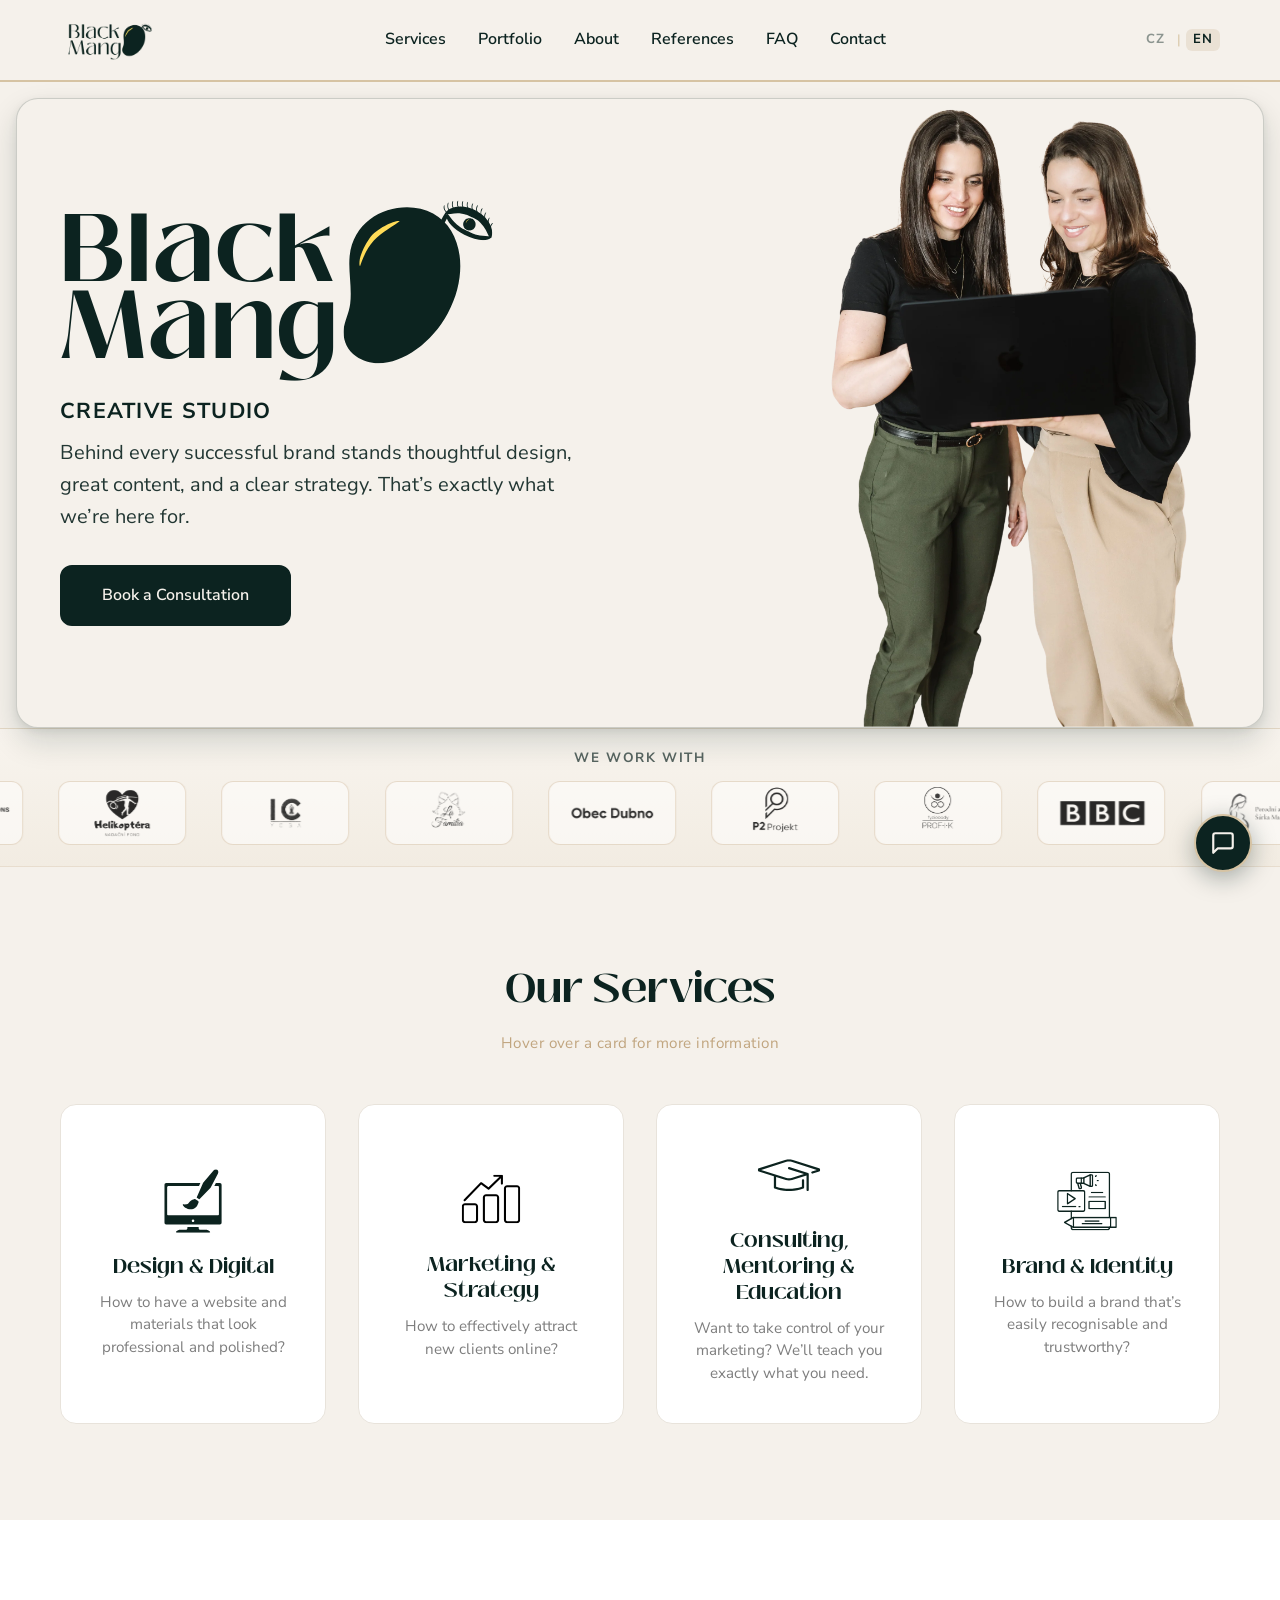
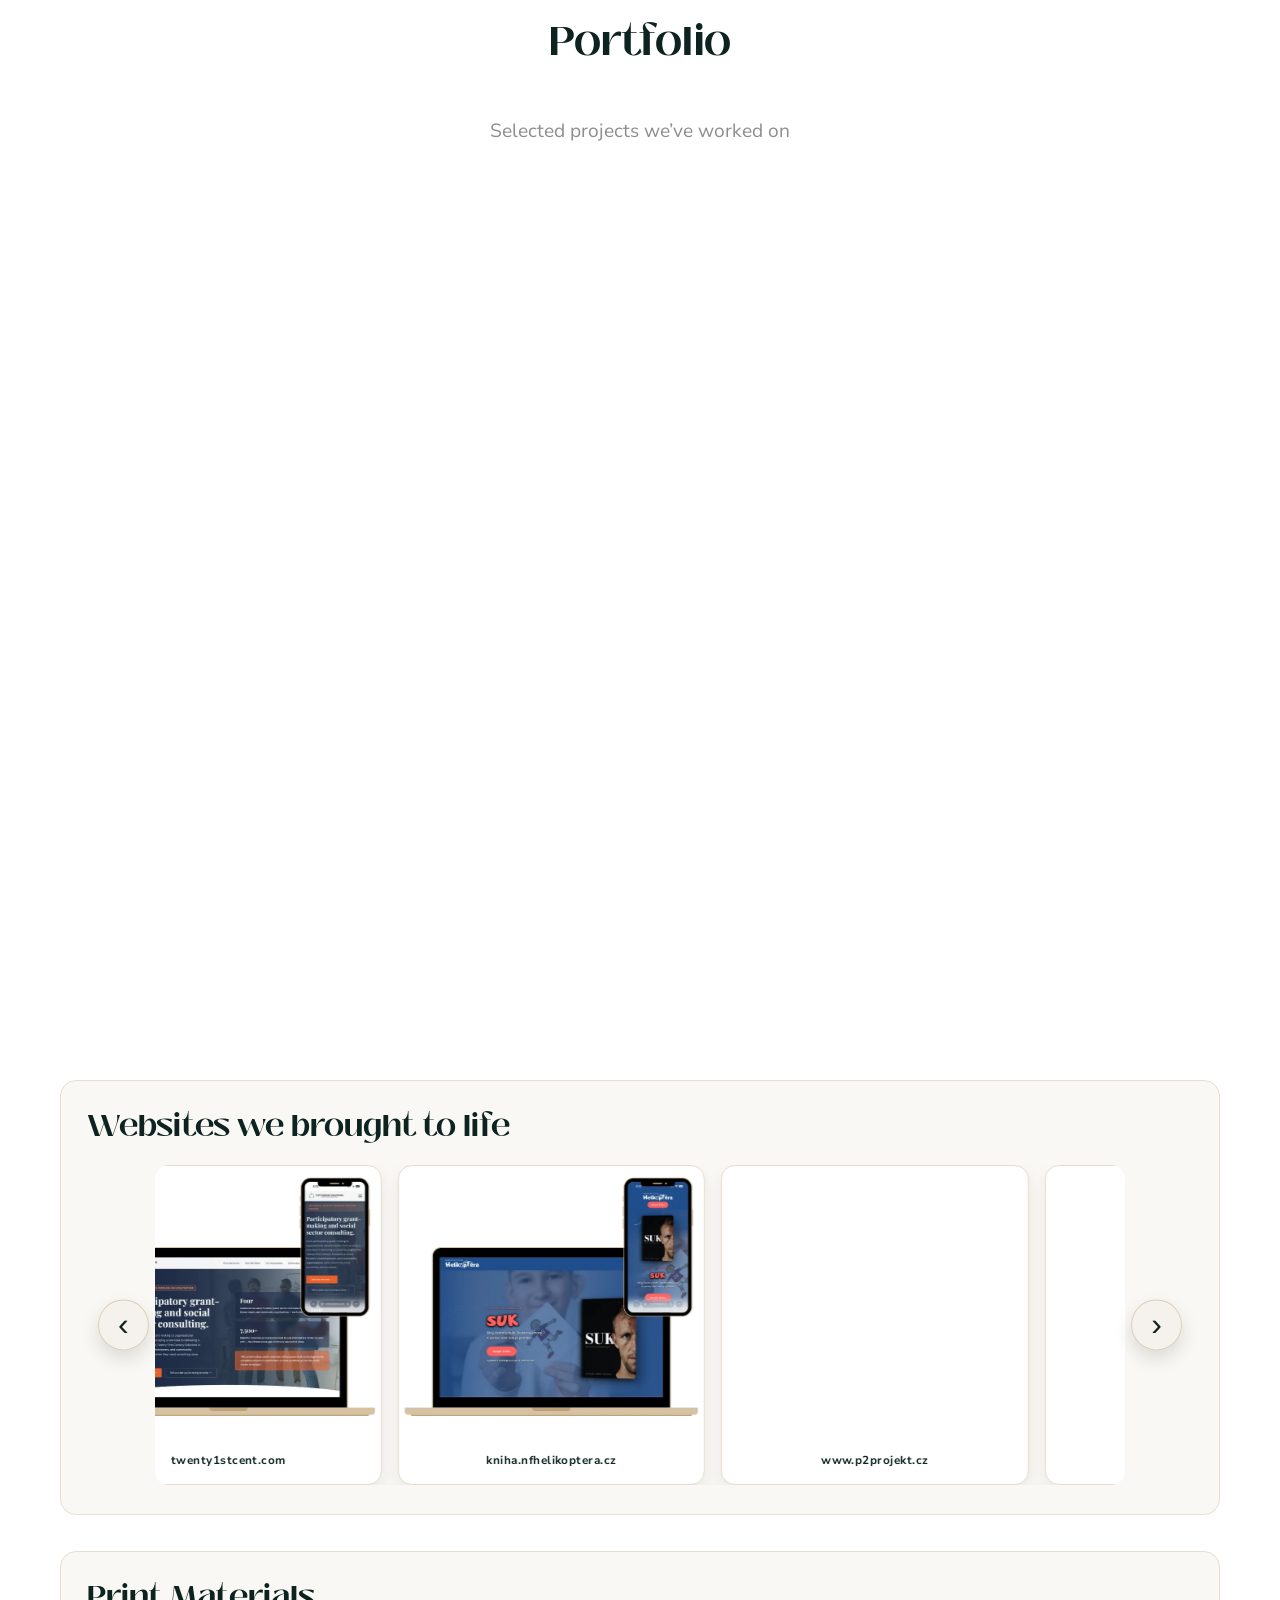
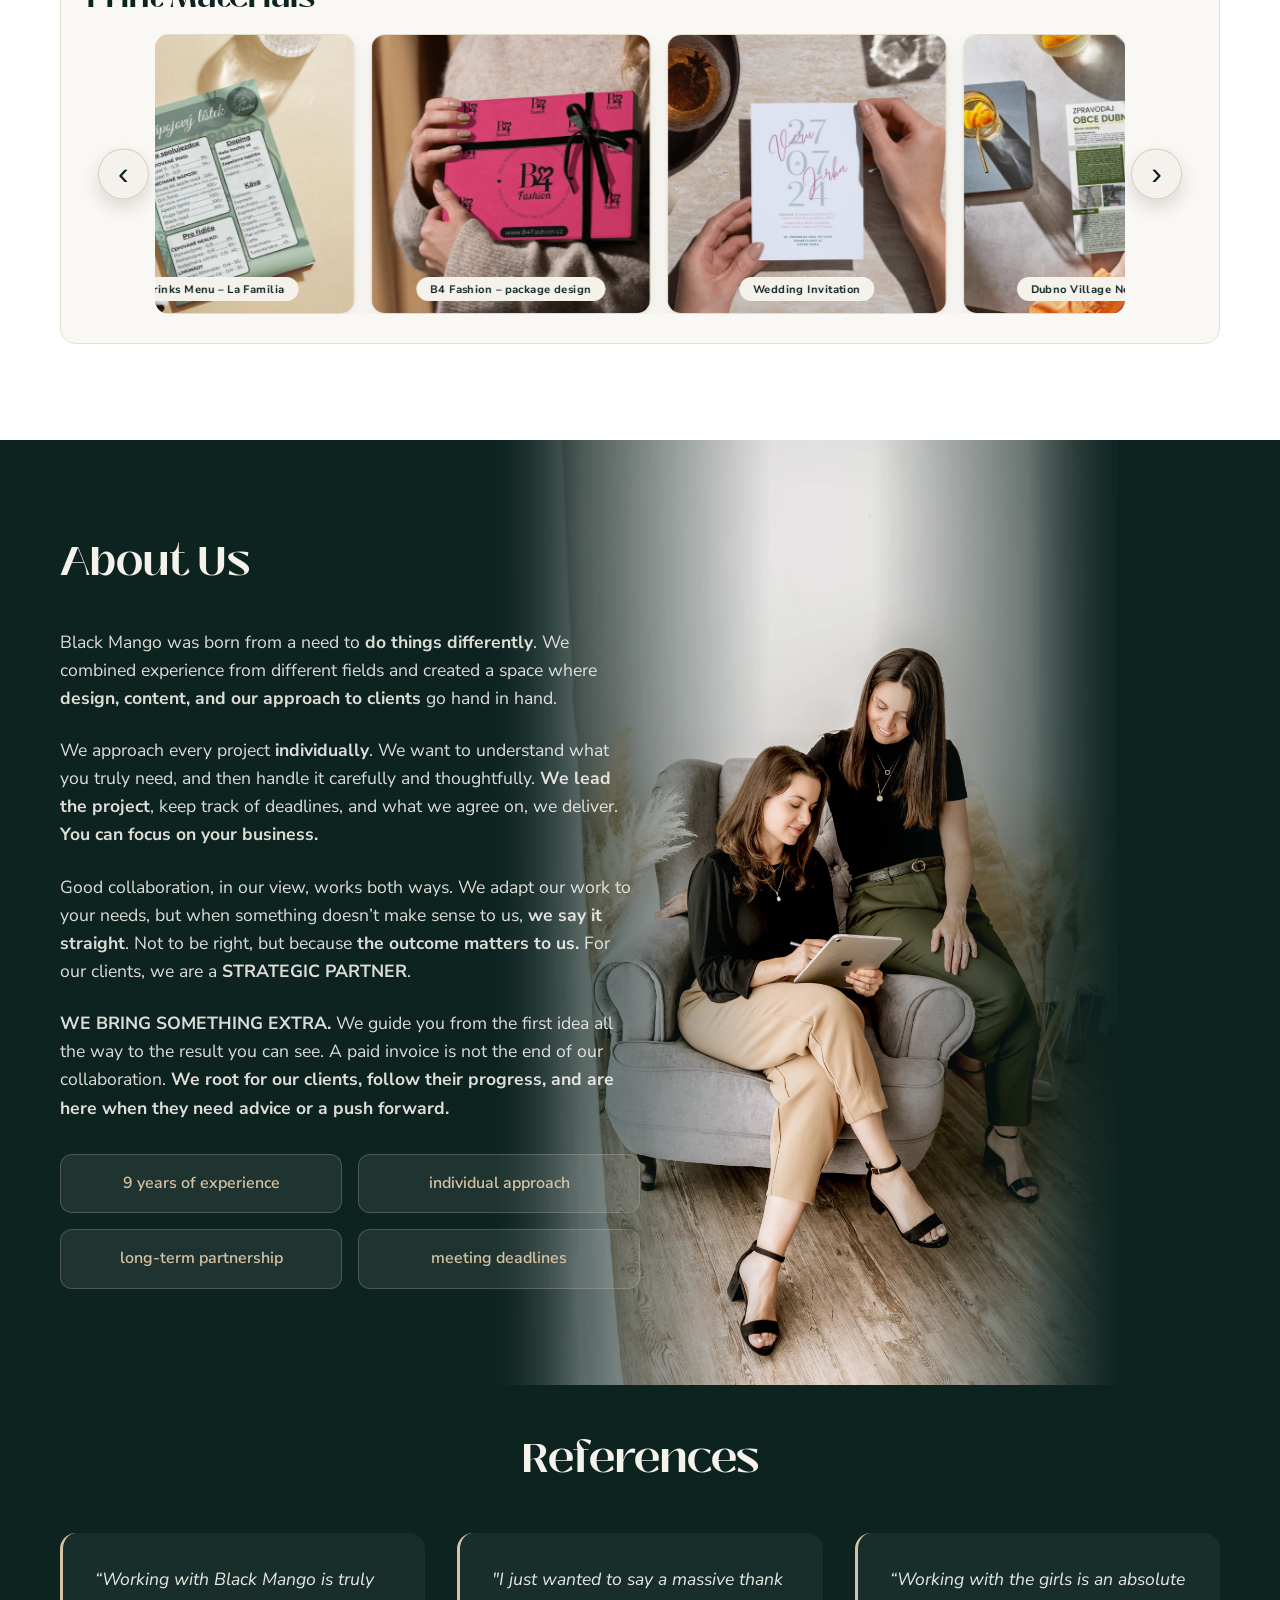
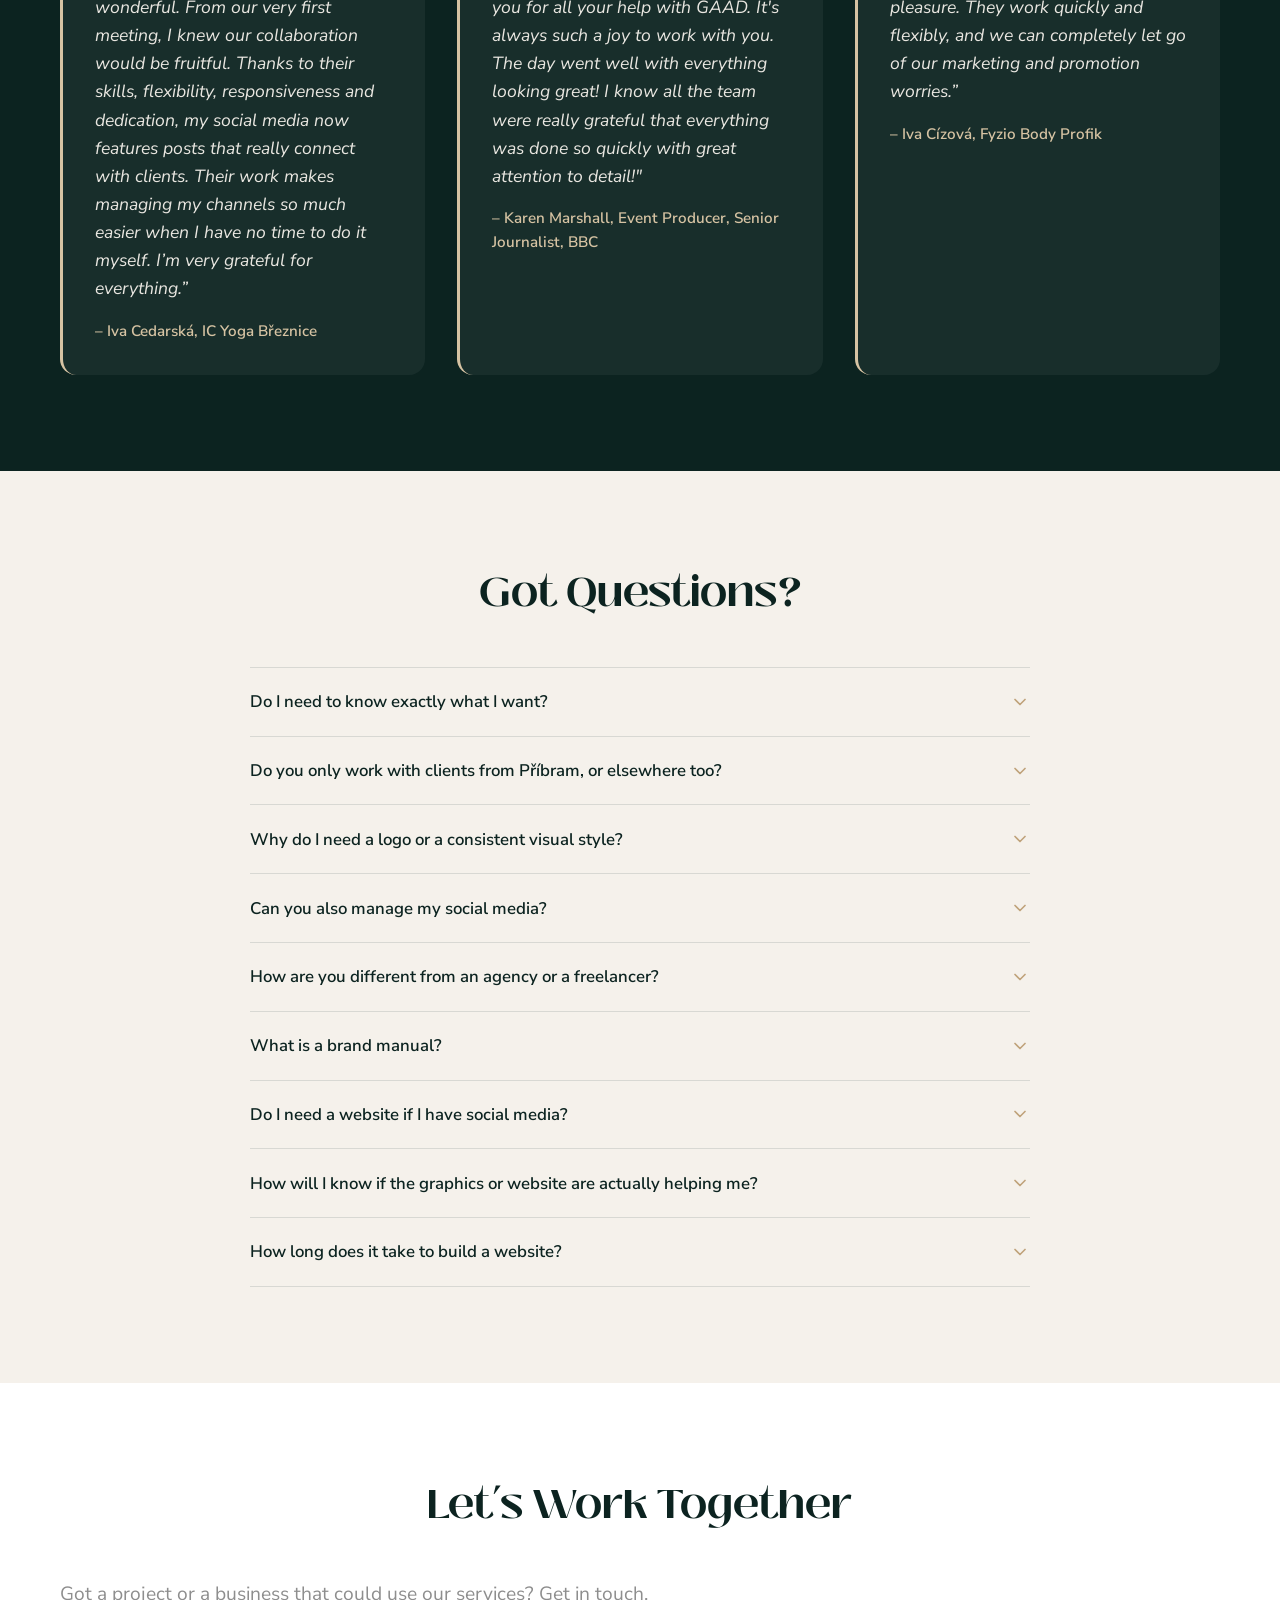
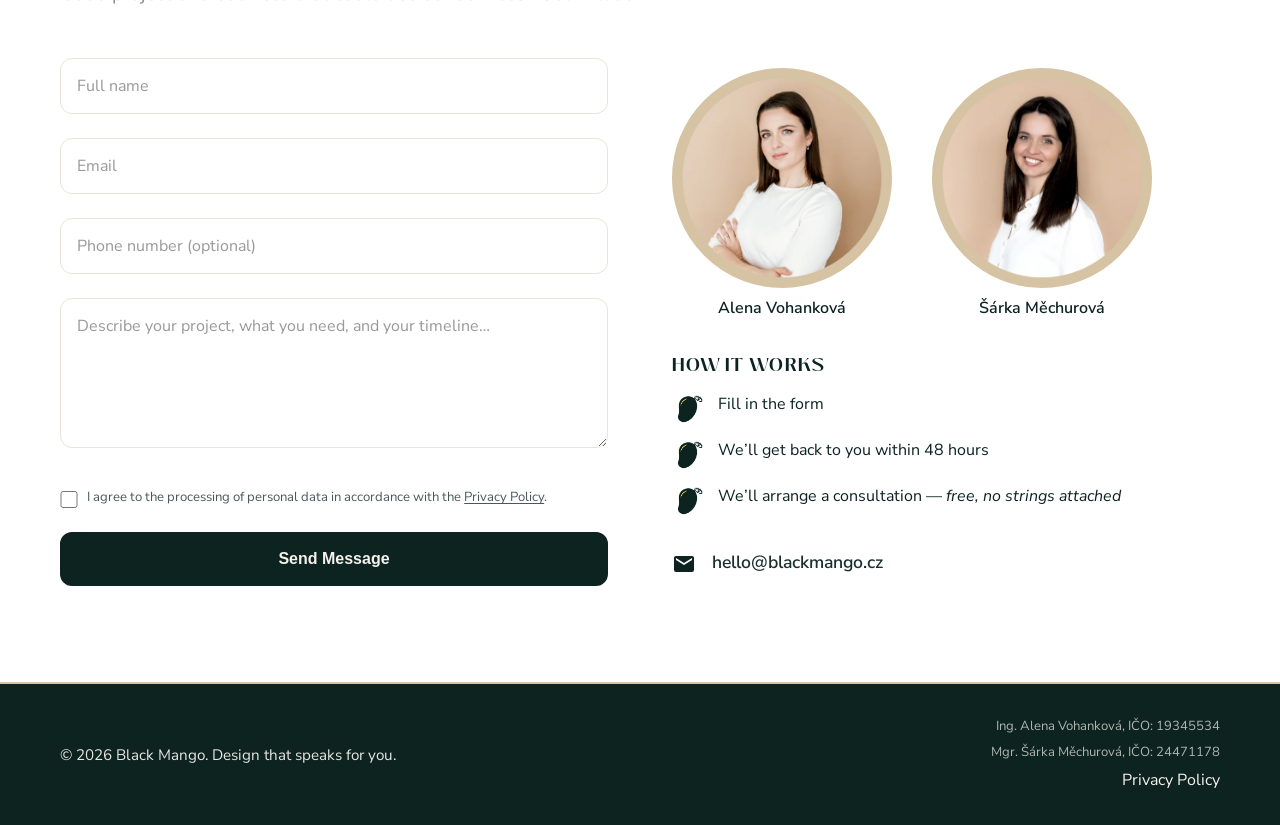
==== en/index.html @ a18beeeb "Refactor code structure for improved readability and maintainability" ====
<!DOCTYPE html>
<html lang="en">
<head>
    <meta charset="UTF-8">
    <meta name="viewport" content="width=device-width, initial-scale=1.0">
    <title>Black Mango – Creative Studio | Design, Branding & Websites</title>
    <meta name="description" content="Black Mango is a creative studio based in the Czech Republic. We design websites, visual identities, social media graphics and print materials. Book a free consultation.">
    <meta name="author" content="Alena Vohanková, Šárka Měchurová">
    <meta name="robots" content="index, follow">
    <link rel="canonical" href="https://blackmango.cz/en/">

    <!-- Hreflang – bilingual SEO -->
    <link rel="alternate" hreflang="cs" href="https://blackmango.cz/">
    <link rel="alternate" hreflang="en" href="https://blackmango.cz/en/">
    <link rel="alternate" hreflang="x-default" href="https://blackmango.cz/">

    <!-- Open Graph -->
    <meta property="og:type" content="website">
    <meta property="og:locale" content="en_GB">
    <meta property="og:locale:alternate" content="cs_CZ">
    <meta property="og:site_name" content="Black Mango Creative Studio">
    <meta property="og:title" content="Black Mango – Creative Studio | Design, Branding & Websites">
    <meta property="og:description" content="Creative studio from the Czech Republic. Websites, visual identity, social media graphics and print materials. Free initial consultation.">
    <meta property="og:url" content="https://blackmango.cz/en/">
    <meta property="og:image" content="https://blackmango.cz/Black_Mango_icon.webp">
    <meta property="og:image:width" content="512">
    <meta property="og:image:height" content="512">
    <meta property="og:image:alt" content="Black Mango Creative Studio logo">

    <!-- Twitter Card -->
    <meta name="twitter:card" content="summary_large_image">
    <meta name="twitter:title" content="Black Mango – Creative Studio | Design, Branding & Websites">
    <meta name="twitter:description" content="Creative studio from the Czech Republic. Websites, visual identity, social media graphics and print materials. Free initial consultation.">
    <meta name="twitter:image" content="https://blackmango.cz/Black_Mango_icon.webp">

    <meta name="theme-color" content="#0C2320">

    <!-- Favicon -->
    <link rel="icon" type="image/png" href="../Black Mango - icon.png">
    <link rel="apple-touch-icon" href="../Black Mango - icon.png">

    <!-- Fonts -->
    <link rel="preconnect" href="https://fonts.googleapis.com">
    <link rel="preconnect" href="https://fonts.gstatic.com" crossorigin>
    <link href="https://fonts.googleapis.com/css2?family=Nunito+Sans:wght@400;600&display=swap" rel="stylesheet">

    <link rel="stylesheet" href="../styles.css">

    <!-- Set English as active language before JS loads -->
    <script>try { localStorage.setItem('bm_lang', 'en'); } catch(e) {}</script>

    <!-- Structured data (English) -->
    <script type="application/ld+json">
    {
      "@context": "https://schema.org",
      "@graph": [
        {
          "@type": "ProfessionalService",
          "@id": "https://blackmango.cz/#organization",
          "name": "Black Mango Creative Studio",
          "url": "https://blackmango.cz/",
          "email": "hello@blackmango.cz",
          "description": "Creative studio specialising in design, branding, website creation and digital marketing.",
          "address": {
            "@type": "PostalAddress",
            "addressLocality": "Příbram",
            "addressCountry": "CZ"
          },
          "areaServed": ["CZ", "SK", "Worldwide"],
          "employee": [
            { "@type": "Person", "name": "Alena Vohanková" },
            { "@type": "Person", "name": "Šárka Měchurová" }
          ],
          "hasOfferCatalog": {
            "@type": "OfferCatalog",
            "name": "Our Services",
            "itemListElement": [
              { "@type": "Offer", "itemOffered": { "@type": "Service", "name": "Website design & development" } },
              { "@type": "Offer", "itemOffered": { "@type": "Service", "name": "Visual identity & branding" } },
              { "@type": "Offer", "itemOffered": { "@type": "Service", "name": "Social media graphics" } },
              { "@type": "Offer", "itemOffered": { "@type": "Service", "name": "Print materials" } },
              { "@type": "Offer", "itemOffered": { "@type": "Service", "name": "Consulting & mentoring" } },
              { "@type": "Offer", "itemOffered": { "@type": "Service", "name": "Marketing & online advertising" } }
            ]
          }
        },
        {
          "@type": "WebPage",
          "@id": "https://blackmango.cz/en/#webpage",
          "url": "https://blackmango.cz/en/",
          "name": "Black Mango – Creative Studio | Design, Branding & Websites",
          "isPartOf": { "@id": "https://blackmango.cz/#organization" },
          "inLanguage": "en",
          "alternateLanguage": { "@type": "Language", "name": "Czech", "alternateName": "cs" }
        },
        {
          "@type": "FAQPage",
          "mainEntity": [
            { "@type": "Question", "name": "Do I need to know exactly what I want?", "acceptedAnswer": { "@type": "Answer", "text": "Not at all. Just tell us what you do and what you want to achieve. We'll figure out the rest together." } },
            { "@type": "Question", "name": "Do you only work with clients from Příbram, or elsewhere too?", "acceptedAnswer": { "@type": "Answer", "text": "We're based near Příbram, but distance is no obstacle. We work with clients across the Czech Republic and internationally — everything can be handled online." } },
            { "@type": "Question", "name": "Why do I need a logo or a consistent visual style?", "acceptedAnswer": { "@type": "Answer", "text": "Because people judge a business visually before they read a single word. A consistent, professional look builds trust — and trust sells." } },
            { "@type": "Question", "name": "Can you also manage my social media?", "acceptedAnswer": { "@type": "Answer", "text": "Yes. We can take care of content creation, graphics, and regular posts — or teach you how to handle it yourself." } },
            { "@type": "Question", "name": "How are you different from an agency or a freelancer?", "acceptedAnswer": { "@type": "Answer", "text": "We're neither a large agency nor a solo freelancer. We approach every project individually, combining different experiences and perspectives." } },
            { "@type": "Question", "name": "What is a brand manual?", "acceptedAnswer": { "@type": "Answer", "text": "A guide to how your brand looks and communicates — colours, typography, logo, tone of voice. The foundation for anyone who wants to come across as consistent and professional." } },
            { "@type": "Question", "name": "Do I need a website if I have social media?", "acceptedAnswer": { "@type": "Answer", "text": "Social media is a great tool, but a website is your own space on the internet — no one can shut it down or change the rules. It works for you 24 hours a day." } },
            { "@type": "Question", "name": "How will I know if the graphics or website are actually helping me?", "acceptedAnswer": { "@type": "Answer", "text": "Good work shows when people start perceiving you as a professional before the first contact. Customers return and refer you to others." } },
            { "@type": "Question", "name": "How long does it take to build a website?", "acceptedAnswer": { "@type": "Answer", "text": "A simple business website takes up to two weeks. More complex sites take 3–6 weeks." } }
          ]
        }
      ]
    }
    </script>
</head>
<body>
    <!-- Navigation -->
    <nav class="navbar">
        <div class="container">
            <div class="nav-brand">
                <a href="../">
                    <img src="../Black Mango - main logo.webp" alt="Black Mango Creative Studio" class="nav-logo">
                </a>
            </div>
            <button class="nav-hamburger" id="navHamburger" data-i18n-aria="nav.hamburger.aria" aria-label="Open menu" aria-expanded="false">
                <span></span><span></span><span></span>
            </button>
            <ul class="nav-menu" id="navMenu">
                <li><a href="#services" data-i18n="nav.services">Services</a></li>
                <li><a href="#portfolio" data-i18n="nav.portfolio">Portfolio</a></li>
                <li><a href="#about" data-i18n="nav.about">About</a></li>
                <li><a href="#references" data-i18n="nav.references">References</a></li>
                <li><a href="#faq" data-i18n="nav.faq">FAQ</a></li>
                <li><a href="#contact" data-i18n="nav.contact">Contact</a></li>
            </ul>
            <div class="lang-switcher" id="langSwitcher">
                <button class="lang-btn" data-lang="cz" aria-label="Přepnout na češtinu" aria-pressed="false">CZ</button>
                <span class="lang-sep" aria-hidden="true">|</span>
                <button class="lang-btn lang-btn--active" data-lang="en" aria-label="Switch to English" aria-pressed="true">EN</button>
            </div>
        </div>
    </nav>

    <!-- Hero Section -->
    <main id="main-content">
    <section class="hero">
        <div class="container">
            <div class="hero-content">
                <h1 class="hero-wordmark" aria-label="Black Mango">
                    <span class="hero-wordmark-line hero-wordmark-black">Black</span>
                    <span class="hero-wordmark-line hero-wordmark-mang">Mang<img src="../BlackMango_ikona_vektor.svg" alt="" class="hero-wordmark-icon" aria-hidden="true" decoding="async"></span>
                </h1>
                <h2 class="hero-studio-title" data-i18n="hero.subtitle">Creative Studio</h2>
                <p data-i18n="hero.text">Behind every successful brand stands thoughtful design, great content, and a clear strategy. That's exactly what we're here for.</p>
                <a href="#contact" class="cta-button" data-i18n="hero.cta">Book a Consultation</a>
            </div>
        </div>
        <img class="hero-photo" src="../black_mango_jednatelky.webp" alt="" aria-hidden="true" decoding="async">
    </section>

    <section class="partners-marquee" aria-label="We Work With">
        <p class="partners-marquee-title" data-i18n="partners.title">We Work With</p>
        <div class="partners-marquee-viewport">
            <div class="partners-marquee-track">
                <div class="partners-marquee-group">
                    <a class="partner-logo" href="https://twenty1stcent.com" target="_blank" rel="noopener noreferrer" aria-label="Twenty First Century Solutions">
                        <img src="../spolupracujeme/21stcenturysolutions.webp" alt="Twenty First Century Solutions" loading="lazy" decoding="async">
                    </a>
                    <a class="partner-logo" href="https://kniha.nfhelikoptera.cz" target="_blank" rel="noopener noreferrer" aria-label="Nadační fond Helikoptéra">
                        <img src="../spolupracujeme/helikoptera.webp" alt="Nadační fond Helikoptéra" loading="lazy" decoding="async">
                    </a>
                    <a class="partner-logo" href="https://ic-yoga.cz" target="_blank" rel="noopener noreferrer" aria-label="IC Yoga">
                        <img src="../spolupracujeme/ic_yoga.webp" alt="IC Yoga" loading="lazy" decoding="async">
                    </a>
                    <a class="partner-logo" href="https://www.facebook.com/p/La-Familia-Organizer-61550742839016/" target="_blank" rel="noopener noreferrer" aria-label="La Familia">
                        <img src="../spolupracujeme/lafamilia.webp" alt="La Familia" loading="lazy" decoding="async">
                    </a>
                    <a class="partner-logo" href="https://www.obecdubno.cz" target="_blank" rel="noopener noreferrer" aria-label="Obec Dubno">
                        <img src="../spolupracujeme/obec_dubno.webp" alt="Obec Dubno" loading="lazy" decoding="async">
                    </a>
                    <a class="partner-logo" href="https://www.p2projekt.cz" target="_blank" rel="noopener noreferrer" aria-label="P2 Projekt">
                        <img src="../spolupracujeme/p2projekt.webp" alt="P2 Projekt" loading="lazy" decoding="async">
                    </a>
                    <a class="partner-logo" href="https://fyziobodyprofik.cz" target="_blank" rel="noopener noreferrer" aria-label="Fyzio Body Profik">
                        <img src="../spolupracujeme/fyziobodyprofik.webp" alt="Fyzio Body Profik" loading="lazy" decoding="async">
                    </a>
                    <a class="partner-logo" href="https://bbc.co.uk" target="_blank" rel="noopener noreferrer" aria-label="BBC">
                        <img src="../spolupracujeme/bbc.webp" alt="BBC" loading="lazy" decoding="async">
                    </a>
                    <a class="partner-logo" href="https://porodnikurzy.cz" target="_blank" rel="noopener noreferrer" aria-label="Porodní kurzy">
                        <img src="../spolupracujeme/porodnikurzy.webp" alt="Porodní kurzy" loading="lazy" decoding="async">
                    </a>
                    <a class="partner-logo" href="https://www.szmpb.cz" target="_blank" rel="noopener noreferrer" aria-label="SZM">
                        <img src="../spolupracujeme/szm.webp" alt="SZM" loading="lazy" decoding="async">
                    </a>
                    <a class="partner-logo" href="https://tanecni-rs.cz" target="_blank" rel="noopener noreferrer" aria-label="TS RS">
                        <img src="../spolupracujeme/ts_rs.webp" alt="TS RS" loading="lazy" decoding="async">
                    </a>
                    <a class="partner-logo" href="https://visiongym.cz" target="_blank" rel="noopener noreferrer" aria-label="Vision Gym">
                        <img src="../spolupracujeme/vg.webp" alt="Vision Gym" loading="lazy" decoding="async">
                    </a>
                    <a class="partner-logo" href="https://www.obecobcov.cz" target="_blank" rel="noopener noreferrer" aria-label="Obec Občov">
                        <img src="../spolupracujeme/obec_obcov.webp" alt="Obec Občov" loading="lazy" decoding="async">
                    </a>
                    <span class="partner-logo partner-logo-static" aria-label="Vlasoteka">
                        <img src="../spolupracujeme/vlasoteka.webp" alt="Vlasoteka" loading="lazy" decoding="async">
                    </span>
                    <a class="partner-logo" href="https://wejobbox.com" target="_blank" rel="noopener noreferrer" aria-label="We Jobbox">
                        <img src="../spolupracujeme/wejobbox.webp" alt="We Jobbox" loading="lazy" decoding="async">
                    </a>
                    <a class="partner-logo" href="https://www.pavelsnobl.cz" target="_blank" rel="noopener noreferrer" aria-label="Pavel Šnobl - Tax Advisor">
                        <img src="../spolupracujeme/pavel_snobl.webp" alt="Pavel Šnobl - Tax Advisor" loading="lazy" decoding="async">
                    </a>
                </div>
                <div class="partners-marquee-group" aria-hidden="true">
                    <a class="partner-logo" href="https://twenty1stcent.com" target="_blank" rel="noopener noreferrer" tabindex="-1"><img src="../spolupracujeme/21stcenturysolutions.webp" alt="" loading="lazy" decoding="async"></a>
                    <a class="partner-logo" href="https://kniha.nfhelikoptera.cz" target="_blank" rel="noopener noreferrer" tabindex="-1"><img src="../spolupracujeme/helikoptera.webp" alt="" loading="lazy" decoding="async"></a>
                    <a class="partner-logo" href="https://ic-yoga.cz" target="_blank" rel="noopener noreferrer" tabindex="-1"><img src="../spolupracujeme/ic_yoga.webp" alt="" loading="lazy" decoding="async"></a>
                    <a class="partner-logo" href="https://www.facebook.com/p/La-Familia-Organizer-61550742839016/" target="_blank" rel="noopener noreferrer" tabindex="-1"><img src="../spolupracujeme/lafamilia.webp" alt="" loading="lazy" decoding="async"></a>
                    <a class="partner-logo" href="https://www.obecdubno.cz" target="_blank" rel="noopener noreferrer" tabindex="-1"><img src="../spolupracujeme/obec_dubno.webp" alt="" loading="lazy" decoding="async"></a>
                    <a class="partner-logo" href="https://www.p2projekt.cz" target="_blank" rel="noopener noreferrer" tabindex="-1"><img src="../spolupracujeme/p2projekt.webp" alt="" loading="lazy" decoding="async"></a>
                    <a class="partner-logo" href="https://fyziobodyprofik.cz" target="_blank" rel="noopener noreferrer" tabindex="-1"><img src="../spolupracujeme/fyziobodyprofik.webp" alt="" loading="lazy" decoding="async"></a>
                    <a class="partner-logo" href="https://bbc.co.uk" target="_blank" rel="noopener noreferrer" tabindex="-1"><img src="../spolupracujeme/bbc.webp" alt="" loading="lazy" decoding="async"></a>
                    <a class="partner-logo" href="https://porodnikurzy.cz" target="_blank" rel="noopener noreferrer" tabindex="-1"><img src="../spolupracujeme/porodnikurzy.webp" alt="" loading="lazy" decoding="async"></a>
                    <a class="partner-logo" href="https://www.szmpb.cz" target="_blank" rel="noopener noreferrer" tabindex="-1"><img src="../spolupracujeme/szm.webp" alt="" loading="lazy" decoding="async"></a>
                    <a class="partner-logo" href="https://tanecni-rs.cz" target="_blank" rel="noopener noreferrer" tabindex="-1"><img src="../spolupracujeme/ts_rs.webp" alt="" loading="lazy" decoding="async"></a>
                    <a class="partner-logo" href="https://visiongym.cz" target="_blank" rel="noopener noreferrer" tabindex="-1"><img src="../spolupracujeme/vg.webp" alt="" loading="lazy" decoding="async"></a>
                    <a class="partner-logo" href="https://www.obecobcov.cz" target="_blank" rel="noopener noreferrer" tabindex="-1"><img src="../spolupracujeme/obec_obcov.webp" alt="" loading="lazy" decoding="async"></a>
                    <span class="partner-logo partner-logo-static" aria-hidden="true"><img src="../spolupracujeme/vlasoteka.webp" alt="" loading="lazy" decoding="async"></span>
                    <a class="partner-logo" href="https://wejobbox.com" target="_blank" rel="noopener noreferrer" tabindex="-1"><img src="../spolupracujeme/wejobbox.webp" alt="" loading="lazy" decoding="async"></a>
                    <a class="partner-logo" href="https://www.pavelsnobl.cz" target="_blank" rel="noopener noreferrer" tabindex="-1"><img src="../spolupracujeme/pavel_snobl.webp" alt="" loading="lazy" decoding="async"></a>
                </div>
            </div>
        </div>
    </section>

    <!-- Services Section -->
    <section id="services" class="services">
        <div class="container">
            <h2 data-i18n="services.heading">Our Services</h2>
            <p class="services-hint"><span class="hint-desktop" data-i18n="services.hint.desktop">Hover over a card for more information</span><span class="hint-mobile" data-i18n="services.hint.mobile">Tap a card for more information</span></p>
            <div class="services-grid">

                <div class="flip-card" tabindex="0" role="button" data-i18n-aria="card1.aria" aria-label="Design & Digital">
                    <div class="flip-card-inner">
                        <div class="flip-card-front">
                            <div class="service-icon"><img src="../ikony_nase_sluzby/design_a_digi_prostredi.svg" alt="" width="64" height="64" aria-hidden="true"></div>
                            <h3 data-i18n="card1.heading">Design &amp; Digital</h3>
                            <p class="flip-question" data-i18n="card1.question">How to have a website and materials that look professional and polished?</p>
                            <div class="peel-corner">
                                <svg viewBox="0 0 60 60" width="60" height="60"><defs><linearGradient id="peel1" x1="30" y1="30" x2="60" y2="60" gradientUnits="userSpaceOnUse"><stop offset="0%" stop-color="#a08048"/><stop offset="100%" stop-color="#e8ddd0"/></linearGradient></defs><path d="M 0,60 L 44,60 A 16,16 0 0,1 60,44 L 60,0 Z" fill="url(#peel1)"/><line x1="0" y1="60" x2="60" y2="0" stroke="rgba(100,65,20,0.45)" stroke-width="1.5"/></svg>
                                <span class="peel-label" data-i18n-html="peel.label">tap<br>the card</span>
                            </div>
                        </div>
                        <div class="flip-card-back">
                            <h3 data-i18n="card1.heading">Design &amp; Digital</h3>
                            <ul class="service-list">
                                <li data-i18n="card1.item1">Website design &amp; development</li>
                                <li data-i18n="card1.item2">Social media graphics</li>
                                <li data-i18n="card1.item3">Print materials</li>
                                <li data-i18n="card1.item4">Presentations &amp; templates</li>
                            </ul>
                        </div>
                    </div>
                </div>

                <div class="flip-card" tabindex="0" role="button" data-i18n-aria="card2.aria" aria-label="Marketing & Strategy">
                    <div class="flip-card-inner">
                        <div class="flip-card-front">
                            <div class="service-icon"><img src="../ikony_nase_sluzby/marketing.svg" alt="" width="64" height="64" aria-hidden="true"></div>
                            <h3 data-i18n="card2.heading">Marketing &amp; Strategy</h3>
                            <p class="flip-question" data-i18n="card2.question">How to effectively attract new clients online?</p>
                            <div class="peel-corner">
                                <svg viewBox="0 0 60 60" width="60" height="60"><defs><linearGradient id="peel2" x1="30" y1="30" x2="60" y2="60" gradientUnits="userSpaceOnUse"><stop offset="0%" stop-color="#a08048"/><stop offset="100%" stop-color="#e8ddd0"/></linearGradient></defs><path d="M 0,60 L 44,60 A 16,16 0 0,1 60,44 L 60,0 Z" fill="url(#peel2)"/><line x1="0" y1="60" x2="60" y2="0" stroke="rgba(100,65,20,0.45)" stroke-width="1.5"/></svg>
                                <span class="peel-label" data-i18n-html="peel.label">tap<br>the card</span>
                            </div>
                        </div>
                        <div class="flip-card-back">
                            <h3 data-i18n="card2.heading">Marketing &amp; Strategy</h3>
                            <ul class="service-list">
                                <li data-i18n="card2.item1">Communication strategy</li>
                                <li data-i18n="card2.item2">Social media management</li>
                                <li data-i18n="card2.item3">Paid online advertising</li>
                            </ul>
                        </div>
                    </div>
                </div>

                <div class="flip-card" tabindex="0" role="button" data-i18n-aria="card3.aria" aria-label="Consulting, Mentoring & Education">
                    <div class="flip-card-inner">
                        <div class="flip-card-front">
                            <div class="service-icon"><img src="../ikony_nase_sluzby/konzultace.svg" alt="" width="64" height="64" aria-hidden="true"></div>
                            <h3 data-i18n="card3.heading">Consulting, Mentoring &amp; Education</h3>
                            <p class="flip-question" data-i18n="card3.question">Want to take control of your marketing? We'll teach you exactly what you need.</p>
                            <div class="peel-corner">
                                <svg viewBox="0 0 60 60" width="60" height="60"><defs><linearGradient id="peel3" x1="30" y1="30" x2="60" y2="60" gradientUnits="userSpaceOnUse"><stop offset="0%" stop-color="#a08048"/><stop offset="100%" stop-color="#e8ddd0"/></linearGradient></defs><path d="M 0,60 L 44,60 A 16,16 0 0,1 60,44 L 60,0 Z" fill="url(#peel3)"/><line x1="0" y1="60" x2="60" y2="0" stroke="rgba(100,65,20,0.45)" stroke-width="1.5"/></svg>
                                <span class="peel-label" data-i18n-html="peel.label">tap<br>the card</span>
                            </div>
                        </div>
                        <div class="flip-card-back">
                            <h3 data-i18n="card3.heading">Consulting, Mentoring &amp; Education</h3>
                            <ul class="service-list">
                                <li data-i18n="card3.item1">Tailored individual consultations</li>
                                <li data-i18n="card3.item2">Social media training courses</li>
                            </ul>
                        </div>
                    </div>
                </div>

                <div class="flip-card" tabindex="0" role="button" data-i18n-aria="card4.aria" aria-label="Brand & Identity">
                    <div class="flip-card-inner">
                        <div class="flip-card-front">
                            <div class="service-icon"><img src="../ikony_nase_sluzby/znacka.svg" alt="" width="64" height="64" aria-hidden="true"></div>
                            <h3 data-i18n="card4.heading">Brand &amp; Identity</h3>
                            <p class="flip-question" data-i18n="card4.question">How to build a brand that's easily recognisable and trustworthy?</p>
                            <div class="peel-corner">
                                <svg viewBox="0 0 60 60" width="60" height="60"><defs><linearGradient id="peel4" x1="30" y1="30" x2="60" y2="60" gradientUnits="userSpaceOnUse"><stop offset="0%" stop-color="#a08048"/><stop offset="100%" stop-color="#e8ddd0"/></linearGradient></defs><path d="M 0,60 L 44,60 A 16,16 0 0,1 60,44 L 60,0 Z" fill="url(#peel4)"/><line x1="0" y1="60" x2="60" y2="0" stroke="rgba(100,65,20,0.45)" stroke-width="1.5"/></svg>
                                <span class="peel-label" data-i18n-html="peel.label">tap<br>the card</span>
                            </div>
                        </div>
                        <div class="flip-card-back">
                            <h3 data-i18n="card4.heading">Brand &amp; Identity</h3>
                            <ul class="service-list">
                                <li data-i18n="card4.item1">Branding &amp; rebranding</li>
                                <li data-i18n="card4.item2">Logo design</li>
                                <li data-i18n="card4.item3">Visual identity unification</li>
                            </ul>
                        </div>
                    </div>
                </div>

            </div>
        </div>
    </section>

    <!-- Portfolio Section -->
    <section id="portfolio" class="portfolio">
        <div class="container">
            <h2 data-i18n="portfolio.heading">Portfolio</h2>
            <p class="section-subtitle" data-i18n="portfolio.subtitle">Selected projects we've worked on</p>
            <div class="portfolio-stack">
                <article class="portfolio-carousel-block">
                    <h3 class="portfolio-carousel-title" data-i18n="portfolio.branding.title">Brands we've created visual identities for</h3>
                    <div class="portfolio-branding-wrap">
                        <button class="portfolio-branding-btn portfolio-branding-btn--prev" id="brandingPrev" data-i18n-aria="portfolio.prev.aria" aria-label="Previous"><span aria-hidden="true">‹</span></button>
                        <div class="portfolio-cards-grid" id="brandingGrid">
                            <button class="portfolio-slide" type="button" data-pdf="../potfolio_branding/P2 Project &amp; Check Nem brand manuál (1).pdf" data-i18n-aria="portfolio.pdf1.aria" aria-label="View PDF preview, portfolio 1">
                                <img src="../potfolio_branding/portfolio1.webp" alt="Portfolio branding 1" loading="lazy">
                            </button>
                            <button class="portfolio-slide" type="button" data-pdf="../potfolio_branding/NF Helikoptéra - brand guidelines (1).pdf" data-i18n-aria="portfolio.pdf2.aria" aria-label="View PDF preview, portfolio 2">
                                <img src="../potfolio_branding/portfolio2.webp" alt="Portfolio branding 2" loading="lazy">
                            </button>
                            <button class="portfolio-slide" type="button" data-pdf="../potfolio_branding/La Familia - BrandManuál (1).pdf" data-i18n-aria="portfolio.pdf3.aria" aria-label="View PDF preview, portfolio 3">
                                <img src="../potfolio_branding/portfolio3.webp" alt="Portfolio branding 3" loading="lazy">
                            </button>
                        </div>
                        <button class="portfolio-branding-btn portfolio-branding-btn--next" id="brandingNext" data-i18n-aria="portfolio.next.aria" aria-label="Next"><span aria-hidden="true">›</span></button>
                    </div>
                </article>

                <article class="portfolio-carousel-block portfolio-grafika-carousel-block">
                    <h3 class="portfolio-carousel-title" data-i18n="portfolio.grafika.title">Digital Graphics &amp; Social Media</h3>
                    <div class="portfolio-grafika-carousel" data-i18n-aria="portfolio.grafika.aria" aria-label="Digital graphics portfolio samples">
                        <button type="button" class="portfolio-web-carousel-btn portfolio-web-carousel-btn-prev" data-i18n-aria="portfolio.prev.aria" aria-label="Previous"><span aria-hidden="true">‹</span></button>
                        <button type="button" class="portfolio-web-carousel-btn portfolio-web-carousel-btn-next" data-i18n-aria="portfolio.next.aria" aria-label="Next"><span aria-hidden="true">›</span></button>
                        <div class="portfolio-grafika-carousel-viewport">
                            <div class="portfolio-grafika-carousel-track">
                                <div class="portfolio-grafika-carousel-group">
                                    <a class="portfolio-grafika-card" href="https://www.bbc.co.uk/academy/live/climate-creatives-2025/" target="_blank" rel="noopener noreferrer" aria-label="Graphics for Climate Creatives conference – BBC">
                                        <img src="../carousel_digitalni_grafika/Grafika_pro_konferenci_Climate_Creatives_BBC.webp" alt="Climate Creatives BBC" loading="lazy" decoding="async">
                                        <span class="portfolio-grafika-card-label">Climate Creatives – BBC</span>
                                    </a>
                                    <a class="portfolio-grafika-card" href="https://www.instagram.com/fyziobodyprofik/" target="_blank" rel="noopener noreferrer" aria-label="Social media posts – Fyzio Body Profik">
                                        <img src="../carousel_digitalni_grafika/prispevky_pro_socialni_site_fyziobodyprofik.webp" alt="Social media Fyzio Body Profik" loading="lazy" decoding="async">
                                        <span class="portfolio-grafika-card-label">@fyziobodyprofik</span>
                                    </a>
                                    <a class="portfolio-grafika-card" href="https://www.bbc.co.uk/academy/live/when-the-pressure-is-on/" target="_blank" rel="noopener noreferrer" aria-label="Graphics for Stammering conference – BBC">
                                        <img src="../carousel_digitalni_grafika/Grafika_pro_konferenci_Stammering_BBC.webp" alt="Stammering BBC" loading="lazy" decoding="async">
                                        <span class="portfolio-grafika-card-label">Stammering – BBC</span>
                                    </a>
                                    <a class="portfolio-grafika-card" href="https://www.instagram.com/tanecni_skola_rs/" target="_blank" rel="noopener noreferrer" aria-label="Social media posts – Taneční škola RS">
                                        <img src="../carousel_digitalni_grafika/prispevky_pro_socialni_site__ts_rs.webp" alt="Social media Taneční škola RS" loading="lazy" decoding="async">
                                        <span class="portfolio-grafika-card-label">@tanecni_skola_rs</span>
                                    </a>
                                    <a class="portfolio-grafika-card" href="https://wejobbox.com" target="_blank" rel="noopener noreferrer" aria-label="Wejobbox">
                                        <img src="../carousel_digitalni_grafika/wejobbox.webp" alt="Wejobbox" loading="lazy" decoding="async">
                                        <span class="portfolio-grafika-card-label">wejobbox.com</span>
                                    </a>
                                </div>
                                <div class="portfolio-grafika-carousel-group" aria-hidden="true">
                                    <a class="portfolio-grafika-card" href="https://www.bbc.co.uk/academy/live/climate-creatives-2025/" target="_blank" rel="noopener noreferrer" tabindex="-1"><img src="../carousel_digitalni_grafika/Grafika_pro_konferenci_Climate_Creatives_BBC.webp" alt="" loading="lazy" decoding="async"><span class="portfolio-grafika-card-label">Climate Creatives – BBC</span></a>
                                    <a class="portfolio-grafika-card" href="https://www.instagram.com/fyziobodyprofik/" target="_blank" rel="noopener noreferrer" tabindex="-1"><img src="../carousel_digitalni_grafika/prispevky_pro_socialni_site_fyziobodyprofik.webp" alt="" loading="lazy" decoding="async"><span class="portfolio-grafika-card-label">@fyziobodyprofik</span></a>
                                    <a class="portfolio-grafika-card" href="https://www.bbc.co.uk/academy/live/when-the-pressure-is-on/" target="_blank" rel="noopener noreferrer" tabindex="-1"><img src="../carousel_digitalni_grafika/Grafika_pro_konferenci_Stammering_BBC.webp" alt="" loading="lazy" decoding="async"><span class="portfolio-grafika-card-label">Stammering – BBC</span></a>
                                    <a class="portfolio-grafika-card" href="https://www.instagram.com/tanecni_skola_rs/" target="_blank" rel="noopener noreferrer" tabindex="-1"><img src="../carousel_digitalni_grafika/prispevky_pro_socialni_site__ts_rs.webp" alt="" loading="lazy" decoding="async"><span class="portfolio-grafika-card-label">@tanecni_skola_rs</span></a>
                                    <a class="portfolio-grafika-card" href="https://wejobbox.com" target="_blank" rel="noopener noreferrer" tabindex="-1"><img src="../carousel_digitalni_grafika/wejobbox.webp" alt="" loading="lazy" decoding="async"><span class="portfolio-grafika-card-label">wejobbox.com</span></a>
                                </div>
                            </div>
                        </div>
                    </div>
                </article>

                <article class="portfolio-carousel-block portfolio-web-carousel-block">
                    <h3 class="portfolio-carousel-title" data-i18n="portfolio.web.title">Websites we brought to life</h3>
                    <div class="portfolio-web-carousel" data-i18n-aria="portfolio.web.aria" aria-label="Website portfolio samples">
                        <button type="button" class="portfolio-web-carousel-btn portfolio-web-carousel-btn-prev" data-i18n-aria="portfolio.web.prev.aria" aria-label="Previous website"><span aria-hidden="true">‹</span></button>
                        <button type="button" class="portfolio-web-carousel-btn portfolio-web-carousel-btn-next" data-i18n-aria="portfolio.web.next.aria" aria-label="Next website"><span aria-hidden="true">›</span></button>
                        <div class="portfolio-web-carousel-viewport">
                            <div class="portfolio-web-carousel-track">
                                <div class="portfolio-web-carousel-group">
                                    <a class="portfolio-web-card" href="https://twenty1stcent.com" target="_blank" rel="noopener noreferrer" aria-label="Open Twenty First Century Solutions"><img src="../weby_ukazky/twenty1stcent.com.webp" alt="Twenty First Century Solutions" loading="lazy" decoding="async"><span class="portfolio-web-card-url">twenty1stcent.com</span></a>
                                    <a class="portfolio-web-card" href="https://kniha.nfhelikoptera.cz" target="_blank" rel="noopener noreferrer" aria-label="Open Nadační fond Helikoptéra"><img src="../weby_ukazky/kniha.helikoptera.cz.webp" alt="Nadační fond Helikoptéra" loading="lazy" decoding="async"><span class="portfolio-web-card-url">kniha.nfhelikoptera.cz</span></a>
                                    <a class="portfolio-web-card" href="https://www.p2projekt.cz" target="_blank" rel="noopener noreferrer" aria-label="Open P2 Projekt"><img src="../weby_ukazky/p2projekt.cz.webp" alt="P2 Projekt" loading="lazy" decoding="async"><span class="portfolio-web-card-url">www.p2projekt.cz</span></a>
                                    <a class="portfolio-web-card" href="https://fyziobodyprofik.cz" target="_blank" rel="noopener noreferrer" aria-label="Open Fyzio Body Profik"><img src="../weby_ukazky/fyziobodyprofik.cz.webp" alt="Fyzio Body Profik" loading="lazy" decoding="async"><span class="portfolio-web-card-url">fyziobodyprofik.cz</span></a>
                                    <a class="portfolio-web-card" href="https://ds-dubinka.cz" target="_blank" rel="noopener noreferrer" aria-label="Open Dětská skupina Dubinka"><img src="../weby_ukazky/ds-dubinka.cz.webp" alt="Dětská skupina Dubinka" loading="lazy" decoding="async"><span class="portfolio-web-card-url">ds-dubinka.cz</span></a>
                                    <a class="portfolio-web-card" href="https://porodnikurzy.cz" target="_blank" rel="noopener noreferrer" aria-label="Open Porodní kurzy"><img src="../weby_ukazky/porodnikurzy.cz.webp" alt="Porodní kurzy" loading="lazy" decoding="async"><span class="portfolio-web-card-url">porodnikurzy.cz</span></a>
                                    <a class="portfolio-web-card" href="https://visiongym.cz" target="_blank" rel="noopener noreferrer" aria-label="Open Vision Gym"><img src="../weby_ukazky/visiongym.cz.webp" alt="Vision Gym" loading="lazy" decoding="async"><span class="portfolio-web-card-url">visiongym.cz</span></a>
                                    <a class="portfolio-web-card" href="https://www.pavelsnobl.cz" target="_blank" rel="noopener noreferrer" aria-label="Open Pavel Šnobl"><img src="../weby_ukazky/pavelsnobl.cz.webp" alt="Pavel Šnobl" loading="lazy" decoding="async"><span class="portfolio-web-card-url">www.pavelsnobl.cz</span></a>
                                </div>
                                <div class="portfolio-web-carousel-group" aria-hidden="true">
                                    <a class="portfolio-web-card" href="https://twenty1stcent.com" target="_blank" rel="noopener noreferrer" tabindex="-1"><img src="../weby_ukazky/twenty1stcent.com.webp" alt="" loading="lazy" decoding="async"><span class="portfolio-web-card-url">twenty1stcent.com</span></a>
                                    <a class="portfolio-web-card" href="https://kniha.nfhelikoptera.cz" target="_blank" rel="noopener noreferrer" tabindex="-1"><img src="../weby_ukazky/kniha.helikoptera.cz.webp" alt="" loading="lazy" decoding="async"><span class="portfolio-web-card-url">kniha.nfhelikoptera.cz</span></a>
                                    <a class="portfolio-web-card" href="https://www.p2projekt.cz" target="_blank" rel="noopener noreferrer" tabindex="-1"><img src="../weby_ukazky/p2projekt.cz.webp" alt="" loading="lazy" decoding="async"><span class="portfolio-web-card-url">www.p2projekt.cz</span></a>
                                    <a class="portfolio-web-card" href="https://fyziobodyprofik.cz" target="_blank" rel="noopener noreferrer" tabindex="-1"><img src="../weby_ukazky/fyziobodyprofik.cz.webp" alt="" loading="lazy" decoding="async"><span class="portfolio-web-card-url">fyziobodyprofik.cz</span></a>
                                    <a class="portfolio-web-card" href="https://ds-dubinka.cz" target="_blank" rel="noopener noreferrer" tabindex="-1"><img src="../weby_ukazky/ds-dubinka.cz.webp" alt="" loading="lazy" decoding="async"><span class="portfolio-web-card-url">ds-dubinka.cz</span></a>
                                    <a class="portfolio-web-card" href="https://porodnikurzy.cz" target="_blank" rel="noopener noreferrer" tabindex="-1"><img src="../weby_ukazky/porodnikurzy.cz.webp" alt="" loading="lazy" decoding="async"><span class="portfolio-web-card-url">porodnikurzy.cz</span></a>
                                    <a class="portfolio-web-card" href="https://visiongym.cz" target="_blank" rel="noopener noreferrer" tabindex="-1"><img src="../weby_ukazky/visiongym.cz.webp" alt="" loading="lazy" decoding="async"><span class="portfolio-web-card-url">visiongym.cz</span></a>
                                    <a class="portfolio-web-card" href="https://www.pavelsnobl.cz" target="_blank" rel="noopener noreferrer" tabindex="-1"><img src="../weby_ukazky/pavelsnobl.cz.webp" alt="" loading="lazy" decoding="async"><span class="portfolio-web-card-url">www.pavelsnobl.cz</span></a>
                                </div>
                            </div>
                        </div>
                    </div>
                </article>

                <article class="portfolio-carousel-block portfolio-grafika-carousel-block">
                    <h3 class="portfolio-carousel-title" data-i18n="portfolio.print.title">Print Materials</h3>
                    <div class="portfolio-grafika-carousel" data-i18n-aria="portfolio.print.aria" aria-label="Print materials portfolio samples">
                        <button type="button" class="portfolio-web-carousel-btn portfolio-web-carousel-btn-prev" data-i18n-aria="portfolio.prev.aria" aria-label="Previous"><span aria-hidden="true">‹</span></button>
                        <button type="button" class="portfolio-web-carousel-btn portfolio-web-carousel-btn-next" data-i18n-aria="portfolio.next.aria" aria-label="Next"><span aria-hidden="true">›</span></button>
                        <div class="portfolio-grafika-carousel-viewport">
                            <div class="portfolio-grafika-carousel-track">
                                <div class="portfolio-grafika-carousel-group">
                                    <button class="portfolio-grafika-card portfolio-grafika-card--lightbox" type="button" data-lightbox-src="../tiskoviny/napojak_lafamilia.webp" data-lightbox-alt="Drinks Menu – La Familia" data-i18n-aria="print.btn1.aria" aria-label="View drinks menu – La Familia"><img src="../tiskoviny/napojak_lafamilia.webp" alt="Drinks Menu – La Familia" loading="lazy" decoding="async"><span class="portfolio-grafika-card-label" data-i18n="print.label1">Drinks Menu – La Familia</span></button>
                                    <button class="portfolio-grafika-card portfolio-grafika-card--lightbox" type="button" data-lightbox-src="../tiskoviny/B4_Fashion_design_balicku.webp" data-lightbox-alt="B4 Fashion – package design" data-i18n-aria="print.btn2.aria" aria-label="View B4 Fashion – package design"><img src="../tiskoviny/B4_Fashion_design_balicku.webp" alt="B4 Fashion – package design" loading="lazy" decoding="async"><span class="portfolio-grafika-card-label" data-i18n="print.label2">B4 Fashion – package design</span></button>
                                    <button class="portfolio-grafika-card portfolio-grafika-card--lightbox" type="button" data-lightbox-src="../tiskoviny/Svatební_pozvánka.webp" data-lightbox-alt="Wedding Invitation" data-i18n-aria="print.btn3.aria" aria-label="View wedding invitation"><img src="../tiskoviny/Svatební_pozvánka.webp" alt="Wedding Invitation" loading="lazy" decoding="async"><span class="portfolio-grafika-card-label" data-i18n="print.label3">Wedding Invitation</span></button>
                                    <button class="portfolio-grafika-card portfolio-grafika-card--lightbox" type="button" data-lightbox-src="../tiskoviny/Zpravodaj_obce_Dubno.webp" data-lightbox-alt="Dubno Village Newsletter" data-i18n-aria="print.btn4.aria" aria-label="View Dubno village newsletter"><img src="../tiskoviny/Zpravodaj_obce_Dubno.webp" alt="Dubno Village Newsletter" loading="lazy" decoding="async"><span class="portfolio-grafika-card-label" data-i18n="print.label4">Dubno Village Newsletter</span></button>
                                    <button class="portfolio-grafika-card portfolio-grafika-card--lightbox" type="button" data-lightbox-src="../tiskoviny/dárkový_poukaz_fyziobodyprofik.webp" data-lightbox-alt="Gift Voucher – Fyzio Body Profik" data-i18n-aria="print.btn5.aria" aria-label="View gift voucher – Fyzio Body Profik"><img src="../tiskoviny/dárkový_poukaz_fyziobodyprofik.webp" alt="Gift Voucher – Fyzio Body Profik" loading="lazy" decoding="async"><span class="portfolio-grafika-card-label" data-i18n="print.label5">Gift Voucher – Fyzio Body Profik</span></button>
                                    <button class="portfolio-grafika-card portfolio-grafika-card--lightbox" type="button" data-lightbox-src="../tiskoviny/vizitka_P2Projekt.webp" data-lightbox-alt="Business Card – P2 Projekt" data-i18n-aria="print.btn6.aria" aria-label="View business card – P2 Projekt"><img src="../tiskoviny/vizitka_P2Projekt.webp" alt="Business Card – P2 Projekt" loading="lazy" decoding="async"><span class="portfolio-grafika-card-label" data-i18n="print.label6">Business Card – P2 Projekt</span></button>
                                </div>
                                <div class="portfolio-grafika-carousel-group" aria-hidden="true">
                                    <button class="portfolio-grafika-card portfolio-grafika-card--lightbox" type="button" tabindex="-1" data-lightbox-src="../tiskoviny/napojak_lafamilia.webp" data-lightbox-alt="Drinks Menu – La Familia"><img src="../tiskoviny/napojak_lafamilia.webp" alt="" loading="lazy" decoding="async"><span class="portfolio-grafika-card-label" data-i18n="print.label1">Drinks Menu – La Familia</span></button>
                                    <button class="portfolio-grafika-card portfolio-grafika-card--lightbox" type="button" tabindex="-1" data-lightbox-src="../tiskoviny/B4_Fashion_design_balicku.webp" data-lightbox-alt="B4 Fashion – package design"><img src="../tiskoviny/B4_Fashion_design_balicku.webp" alt="" loading="lazy" decoding="async"><span class="portfolio-grafika-card-label" data-i18n="print.label2">B4 Fashion – package design</span></button>
                                    <button class="portfolio-grafika-card portfolio-grafika-card--lightbox" type="button" tabindex="-1" data-lightbox-src="../tiskoviny/Svatební_pozvánka.webp" data-lightbox-alt="Wedding Invitation"><img src="../tiskoviny/Svatební_pozvánka.webp" alt="" loading="lazy" decoding="async"><span class="portfolio-grafika-card-label" data-i18n="print.label3">Wedding Invitation</span></button>
                                    <button class="portfolio-grafika-card portfolio-grafika-card--lightbox" type="button" tabindex="-1" data-lightbox-src="../tiskoviny/Zpravodaj_obce_Dubno.webp" data-lightbox-alt="Dubno Village Newsletter"><img src="../tiskoviny/Zpravodaj_obce_Dubno.webp" alt="" loading="lazy" decoding="async"><span class="portfolio-grafika-card-label" data-i18n="print.label4">Dubno Village Newsletter</span></button>
                                    <button class="portfolio-grafika-card portfolio-grafika-card--lightbox" type="button" tabindex="-1" data-lightbox-src="../tiskoviny/dárkový_poukaz_fyziobodyprofik.webp" data-lightbox-alt="Gift Voucher – Fyzio Body Profik"><img src="../tiskoviny/dárkový_poukaz_fyziobodyprofik.webp" alt="" loading="lazy" decoding="async"><span class="portfolio-grafika-card-label" data-i18n="print.label5">Gift Voucher – Fyzio Body Profik</span></button>
                                    <button class="portfolio-grafika-card portfolio-grafika-card--lightbox" type="button" tabindex="-1" data-lightbox-src="../tiskoviny/vizitka_P2Projekt.webp" data-lightbox-alt="Business Card – P2 Projekt"><img src="../tiskoviny/vizitka_P2Projekt.webp" alt="" loading="lazy" decoding="async"><span class="portfolio-grafika-card-label" data-i18n="print.label6">Business Card – P2 Projekt</span></button>
                                </div>
                            </div>
                        </div>
                    </div>
                </article>
            </div>
        </div>
    </section>

    <!-- Lightbox Modal -->
    <div class="lightbox-modal" id="lightboxModal" role="dialog" aria-modal="true" data-i18n-aria="lightbox.aria" aria-label="Image preview" aria-hidden="true">
        <div class="lightbox-backdrop" data-close-lightbox="true"></div>
        <button class="lightbox-close" id="lightboxClose" data-i18n-aria="lightbox.close.aria" aria-label="Close preview">&#x2715;</button>
        <div class="lightbox-content">
            <img class="lightbox-img" id="lightboxImg" src="" alt="">
        </div>
    </div>

    <!-- About Section -->
    <section id="about" class="about">
        <div class="container">
            <div class="about-content">
                <h2 data-i18n="about.heading">About Us</h2>
                <div class="about-text">
                    <p data-i18n-html="about.p1">Black Mango was born from a need to <strong>do things differently</strong>. We combined experience from different fields and created a space where <strong>design, content, and our approach to clients</strong> go hand in hand.</p>
                    <p data-i18n-html="about.p2">We approach every project <strong>individually</strong>. We want to understand what you truly need, and then handle it carefully and thoughtfully. <strong>We lead the project</strong>, keep track of deadlines, and what we agree on, we deliver. <strong>You can focus on your business.</strong></p>
                    <p data-i18n-html="about.p3">Good collaboration, in our view, works both ways. We adapt our work to your needs, but when something doesn't make sense to us, <strong>we say it straight</strong>. Not to be right, but because <strong>the outcome matters to us.</strong> For our clients, we are a <strong>STRATEGIC PARTNER</strong>.</p>
                    <p data-i18n-html="about.p4"><strong>WE BRING SOMETHING EXTRA.</strong> We guide you from the first idea all the way to the result you can see. A paid invoice is not the end of our collaboration. <strong>We root for our clients, follow their progress, and are here when they need advice or a push forward.</strong></p>
                    <div class="values">
                        <div class="value-item"><span class="value-label" data-i18n="about.value1">9 years of experience</span></div>
                        <div class="value-item"><span class="value-label" data-i18n="about.value2">individual approach</span></div>
                        <div class="value-item"><span class="value-label" data-i18n="about.value3">long-term partnership</span></div>
                        <div class="value-item"><span class="value-label" data-i18n="about.value4">meeting deadlines</span></div>
                    </div>
                </div>
            </div>
        </div>
        <div class="about-photo" aria-hidden="true">
            <picture>
                <source media="(max-width: 768px)" srcset="../o_nas/banner_o_nas_mobil.webp">
                <img src="../o_nas/banner_o_nas_tablet.webp" alt="" loading="lazy" decoding="async">
            </picture>
        </div>
    </section>

    <!-- References Section -->
    <section id="references" class="references">
        <div class="container">
            <h2 data-i18n="references.heading">References</h2>
            <div class="testimonials">
                <div class="testimonial">
                    <p data-i18n="testimonial1">"Working with Black Mango is truly wonderful. From our very first meeting, I knew our collaboration would be fruitful. Thanks to their skills, flexibility, responsiveness and dedication, my social media now features posts that really connect with clients. Their work makes managing my channels so much easier when I have no time to do it myself. I'm very grateful for everything."</p>
                    <span class="author">– Iva Cedarská, IC Yoga Březnice</span>
                </div>
                <div class="testimonial">
                    <p>"I just wanted to say a massive thank you for all your help with GAAD. It's always such a joy to work with you. The day went well with everything looking great! I know all the team were really grateful that everything was done so quickly with great attention to detail!"</p>
                    <span class="author">– Karen Marshall, Event Producer, Senior Journalist, BBC</span>
                </div>
                <div class="testimonial">
                    <p data-i18n="testimonial3">"Working with the girls is an absolute pleasure. They work quickly and flexibly, and we can completely let go of our marketing and promotion worries."</p>
                    <span class="author">– Iva Cízová, Fyzio Body Profik</span>
                </div>
            </div>
        </div>
    </section>

    <!-- FAQ Section -->
    <section id="faq" class="faq">
        <div class="container">
            <h2 data-i18n="faq.heading">Got Questions?</h2>
            <div class="faq-list">
                <div class="faq-item"><button class="faq-question" aria-expanded="false" aria-controls="faq-answer-1"><span data-i18n="faq1.q">Do I need to know exactly what I want?</span><span class="faq-chevron" aria-hidden="true"><svg viewBox="0 0 24 24" width="20" height="20" fill="none" stroke="currentColor" stroke-width="2" stroke-linecap="round" stroke-linejoin="round"><polyline points="6 9 12 15 18 9"/></svg></span></button><div class="faq-answer" id="faq-answer-1"><p data-i18n="faq1.a">Not at all. Just tell us what you do and what you want to achieve. We'll figure out the rest together.</p></div></div>
                <div class="faq-item"><button class="faq-question" aria-expanded="false" aria-controls="faq-answer-2"><span data-i18n="faq2.q">Do you only work with clients from Příbram, or elsewhere too?</span><span class="faq-chevron" aria-hidden="true"><svg viewBox="0 0 24 24" width="20" height="20" fill="none" stroke="currentColor" stroke-width="2" stroke-linecap="round" stroke-linejoin="round"><polyline points="6 9 12 15 18 9"/></svg></span></button><div class="faq-answer" id="faq-answer-2"><p data-i18n="faq2.a">We're based near Příbram, but distance is no obstacle. We work with clients across the Czech Republic and internationally — everything can be handled online. If you're local and prefer to meet in person, we're happy to arrange that.</p></div></div>
                <div class="faq-item"><button class="faq-question" aria-expanded="false" aria-controls="faq-answer-3"><span data-i18n="faq3.q">Why do I need a logo or a consistent visual style?</span><span class="faq-chevron" aria-hidden="true"><svg viewBox="0 0 24 24" width="20" height="20" fill="none" stroke="currentColor" stroke-width="2" stroke-linecap="round" stroke-linejoin="round"><polyline points="6 9 12 15 18 9"/></svg></span></button><div class="faq-answer" id="faq-answer-3"><p data-i18n="faq3.a">Because people judge a business visually before they read a single word. A consistent, professional look builds trust — and trust sells.</p></div></div>
                <div class="faq-item"><button class="faq-question" aria-expanded="false" aria-controls="faq-answer-4"><span data-i18n="faq4.q">Can you also manage my social media?</span><span class="faq-chevron" aria-hidden="true"><svg viewBox="0 0 24 24" width="20" height="20" fill="none" stroke="currentColor" stroke-width="2" stroke-linecap="round" stroke-linejoin="round"><polyline points="6 9 12 15 18 9"/></svg></span></button><div class="faq-answer" id="faq-answer-4"><p data-i18n="faq4.a">Yes. We can take care of content creation, graphics, and regular posts — or teach you how to handle it yourself. It depends on what works best for you.</p></div></div>
                <div class="faq-item"><button class="faq-question" aria-expanded="false" aria-controls="faq-answer-5"><span data-i18n="faq5.q">How are you different from an agency or a freelancer?</span><span class="faq-chevron" aria-hidden="true"><svg viewBox="0 0 24 24" width="20" height="20" fill="none" stroke="currentColor" stroke-width="2" stroke-linecap="round" stroke-linejoin="round"><polyline points="6 9 12 15 18 9"/></svg></span></button><div class="faq-answer" id="faq-answer-5"><p data-i18n="faq5.a">We're neither a large agency nor a solo freelancer. We approach every project individually, combining different experiences and perspectives, so the result makes sense from multiple angles at once.</p></div></div>
                <div class="faq-item"><button class="faq-question" aria-expanded="false" aria-controls="faq-answer-6"><span data-i18n="faq6.q">What is a brand manual?</span><span class="faq-chevron" aria-hidden="true"><svg viewBox="0 0 24 24" width="20" height="20" fill="none" stroke="currentColor" stroke-width="2" stroke-linecap="round" stroke-linejoin="round"><polyline points="6 9 12 15 18 9"/></svg></span></button><div class="faq-answer" id="faq-answer-6"><p data-i18n="faq6.a">A guide to how your brand looks and communicates — colours, typography, logo, tone of voice. The foundation for anyone who wants to come across as consistent and professional.</p></div></div>
                <div class="faq-item"><button class="faq-question" aria-expanded="false" aria-controls="faq-answer-7"><span data-i18n="faq7.q">Do I need a website if I have social media?</span><span class="faq-chevron" aria-hidden="true"><svg viewBox="0 0 24 24" width="20" height="20" fill="none" stroke="currentColor" stroke-width="2" stroke-linecap="round" stroke-linejoin="round"><polyline points="6 9 12 15 18 9"/></svg></span></button><div class="faq-answer" id="faq-answer-7"><p data-i18n="faq7.a">Social media is a great tool, but a website is your own space on the internet — no one can shut it down or change the rules. It works for you 24 hours a day, and customers look for you there when they want to know more. The ideal combination: a website as the foundation, social media as the path to it.</p></div></div>
                <div class="faq-item"><button class="faq-question" aria-expanded="false" aria-controls="faq-answer-8"><span data-i18n="faq8.q">How will I know if the graphics or website are actually helping me?</span><span class="faq-chevron" aria-hidden="true"><svg viewBox="0 0 24 24" width="20" height="20" fill="none" stroke="currentColor" stroke-width="2" stroke-linecap="round" stroke-linejoin="round"><polyline points="6 9 12 15 18 9"/></svg></span></button><div class="faq-answer" id="faq-answer-8"><p data-i18n="faq8.a">Good work shows when people start perceiving you as a professional before the first contact. Customers return, they refer you to others, and you no longer need to explain what you do to everyone. Those are the signs that your visuals and content are working for you.</p></div></div>
                <div class="faq-item"><button class="faq-question" aria-expanded="false" aria-controls="faq-answer-9"><span data-i18n="faq9.q">How long does it take to build a website?</span><span class="faq-chevron" aria-hidden="true"><svg viewBox="0 0 24 24" width="20" height="20" fill="none" stroke="currentColor" stroke-width="2" stroke-linecap="round" stroke-linejoin="round"><polyline points="6 9 12 15 18 9"/></svg></span></button><div class="faq-answer" id="faq-answer-9"><p data-i18n-html="faq9.a">A simple business website takes up to two weeks. More complex sites take 3–6 weeks. We'll discuss your specific situation at a <a href="#contact">consultation</a>.</p></div></div>
            </div>
        </div>
    </section>

    <!-- Contact Section -->
    <section id="contact" class="contact">
        <div class="container">
            <h2 data-i18n="contact.heading">Let's Work Together</h2>
            <p class="contact-subtitle" data-i18n="contact.subtitle">Got a project or a business that could use our services? Get in touch.</p>
            <div class="contact-content">
                <form class="contact-form" id="contactForm">
                    <div class="form-group">
                        <label for="contact-name" class="sr-only" data-i18n="contact.name.label">Full name</label>
                        <input type="text" id="contact-name" name="name" data-i18n-placeholder="contact.name.placeholder" placeholder="Full name" required autocomplete="name">
                    </div>
                    <div class="form-group">
                        <label for="contact-email" class="sr-only" data-i18n="contact.email.label">Email</label>
                        <input type="email" id="contact-email" name="email" data-i18n-placeholder="contact.email.placeholder" placeholder="Email" required autocomplete="email">
                    </div>
                    <div class="form-group">
                        <label for="contact-phone" class="sr-only" data-i18n="contact.phone.label">Phone number (optional)</label>
                        <input type="tel" id="contact-phone" name="phone" data-i18n-placeholder="contact.phone.placeholder" placeholder="Phone number (optional)" autocomplete="tel">
                    </div>
                    <div class="form-group">
                        <label for="contact-message" class="sr-only" data-i18n="contact.message.label">Project description</label>
                        <textarea id="contact-message" name="message" data-i18n-placeholder="contact.message.placeholder" placeholder="Describe your project, what you need, and your timeline…" rows="5" required></textarea>
                    </div>
                    <div class="form-gdpr-checkbox">
                        <input type="checkbox" id="contact-gdpr" name="gdpr" required>
                        <label for="contact-gdpr" data-i18n-html="contact.gdpr">I agree to the processing of personal data in accordance with the <a href="../gdpr.html" target="_blank" rel="noopener">Privacy Policy</a>.</label>
                    </div>
                    <button type="submit" class="cta-button" data-i18n="contact.submit">Send Message</button>
                </form>
                <div class="contact-info">
                    <div class="contact-team">
                        <div class="contact-team-member">
                            <div class="contact-team-avatar"><img src="../vohankova.webp" alt="Alena Vohanková"></div>
                            <span class="contact-team-name">Alena Vohanková</span>
                        </div>
                        <div class="contact-team-member">
                            <div class="contact-team-avatar"><img src="../mechurova.webp" alt="Šárka Měchurová"></div>
                            <span class="contact-team-name">Šárka Měchurová</span>
                        </div>
                    </div>
                    <div class="contact-how">
                        <h3 class="contact-how-title" data-i18n="contact.how.title">How It Works</h3>
                        <ol class="contact-steps">
                            <li><img src="../Black_Mango_icon.webp" alt="" class="step-mango" aria-hidden="true" decoding="async"><span data-i18n="contact.step1">Fill in the form</span></li>
                            <li><img src="../Black_Mango_icon.webp" alt="" class="step-mango" aria-hidden="true" decoding="async"><span data-i18n="contact.step2">We'll get back to you within 48 hours</span></li>
                            <li><img src="../Black_Mango_icon.webp" alt="" class="step-mango" aria-hidden="true" decoding="async"><span data-i18n-html="contact.step3">We'll arrange a consultation — <em>free, no strings attached</em></span></li>
                        </ol>
                    </div>
                    <div class="info-item">
                        <svg viewBox="0 0 24 24" width="24" height="24"><path d="M 20 4 L 4 4 Q 2 4 2 6 L 2 18 Q 2 20 4 20 L 20 20 Q 22 20 22 18 L 22 6 Q 22 4 20 4 Z M 20 8 L 12 13 L 4 8 L 4 6 L 12 11 L 20 6 Z" fill="#0C2320"/></svg>
                        <p><a href="mailto:hello@blackmango.cz">hello@blackmango.cz</a></p>
                    </div>
                </div>
            </div>
        </div>
    </section>
    </main>

    <!-- Footer -->
    <footer class="footer">
        <div class="container">
            <p>&copy; 2026 Black Mango. <span data-i18n="footer.tagline">Design that speaks for you.</span></p>
            <div class="footer-legal">
                <span>Ing. Alena Vohanková, IČO: 19345534</span>
                <span>Mgr. Šárka Měchurová, IČO: 24471178</span>
                <a href="../gdpr.html" data-i18n="footer.gdpr">Privacy Policy</a>
            </div>
        </div>
    </footer>

    <div class="pdf-preview-modal" id="pdfPreviewModal" aria-hidden="true">
        <div class="pdf-preview-backdrop" data-close-pdf="true"></div>
        <div class="pdf-preview-dialog" role="dialog" aria-modal="true" data-i18n-aria="pdf.modal.aria" aria-label="PDF document preview">
            <button type="button" class="pdf-preview-close" id="pdfPreviewClose" data-i18n-aria="pdf.close.aria" aria-label="Close preview">&#10005;</button>
            <iframe id="pdfPreviewFrame" title="PDF preview" loading="lazy"></iframe>
        </div>
    </div>

    <!-- Exit Intent Popup -->
    <div class="exit-popup-overlay" id="exitPopup" aria-hidden="true" role="dialog" aria-modal="true" aria-label="Free consultation offer">
        <div class="exit-popup-backdrop" id="exitPopupBackdrop"></div>
        <div class="exit-popup-card">
            <button class="exit-popup-close" id="exitPopupClose" aria-label="Close">&#x2715;</button>
            <img class="exit-popup-icon" src="../Black_Mango_icon.webp" alt="Black Mango" width="72" height="72" decoding="async">
            <p class="exit-popup-label" data-i18n="exit.label">Wait!</p>
            <h2 class="exit-popup-title" data-i18n-html="exit.title">Initial consultation<br>is completely free.</h2>
            <p class="exit-popup-text" data-i18n="exit.text">We'll discuss your project, answer all your questions, and suggest the best solution.</p>
            <a class="exit-popup-btn" href="#contact" id="exitPopupCta" data-i18n="exit.cta">Book a Consultation</a>
            <button class="exit-popup-dismiss" id="exitPopupDismiss" data-i18n="exit.dismiss">No, thank you</button>
        </div>
    </div>

    <!-- Floating Chat Button -->
    <div class="chat-widget" id="chatWidget">
        <div class="chat-panel" id="chatPanel" aria-hidden="true" role="dialog" aria-modal="true" aria-label="Contact form">
            <div class="chat-panel-header">
                <img src="../Black_Mango_icon.webp" alt="Black Mango" width="32" height="32" decoding="async">
                <span data-i18n="chat.title">Write to Us</span>
                <button class="chat-panel-close" id="chatPanelClose" aria-label="Close">&#x2715;</button>
            </div>
            <div class="chat-panel-body">
                <form class="chat-form" id="chatForm">
                    <div class="form-group"><label for="chat-name" class="sr-only" data-i18n="contact.name.label">Full name</label><input type="text" id="chat-name" name="name" data-i18n-placeholder="contact.name.placeholder" placeholder="Full name" required autocomplete="name"></div>
                    <div class="form-group"><label for="chat-email" class="sr-only" data-i18n="contact.email.label">Email</label><input type="email" id="chat-email" name="email" data-i18n-placeholder="contact.email.placeholder" placeholder="Email" required autocomplete="email"></div>
                    <div class="form-group"><label for="chat-phone" class="sr-only" data-i18n="contact.phone.label">Phone number (optional)</label><input type="tel" id="chat-phone" name="phone" data-i18n-placeholder="contact.phone.placeholder" placeholder="Phone number (optional)" autocomplete="tel"></div>
                    <div class="form-group"><label for="chat-message" class="sr-only" data-i18n="contact.message.label">Project description</label><textarea id="chat-message" name="message" data-i18n-placeholder="contact.message.placeholder" placeholder="Describe your project, what you need, and your timeline…" rows="4" required></textarea></div>
                    <div class="form-gdpr-checkbox">
                        <input type="checkbox" id="chat-gdpr" name="gdpr" required>
                        <label for="chat-gdpr" data-i18n-html="contact.gdpr">I agree to the processing of personal data in accordance with the <a href="../gdpr.html" target="_blank" rel="noopener">Privacy Policy</a>.</label>
                    </div>
                    <button type="submit" class="chat-form-submit" data-i18n="chat.submit">Send Message</button>
                </form>
            </div>
        </div>
        <button class="chat-fab" id="chatFab" data-i18n-aria="chat.fab.aria" aria-label="Open contact form" aria-expanded="false">
            <svg class="chat-fab-icon chat-fab-icon--open" viewBox="0 0 24 24" width="26" height="26" fill="none" stroke="currentColor" stroke-width="2" stroke-linecap="round" stroke-linejoin="round" aria-hidden="true"><path d="M21 15a2 2 0 0 1-2 2H7l-4 4V5a2 2 0 0 1 2-2h14a2 2 0 0 1 2 2z"/></svg>
            <svg class="chat-fab-icon chat-fab-icon--close" viewBox="0 0 24 24" width="22" height="22" fill="none" stroke="currentColor" stroke-width="2.5" stroke-linecap="round" aria-hidden="true"><line x1="18" y1="6" x2="6" y2="18"/><line x1="6" y1="6" x2="18" y2="18"/></svg>
        </button>
    </div>

    <script src="../script.js"></script>
</body>
</html>
---- styles.css ----
/* ===========================
   FONTS
   =========================== */
@font-face {
    font-family: 'NunitoSans';
    src: url('Nunito_Sans/NunitoSans-VariableFont_YTLC,opsz,wdth,wght.ttf') format('truetype');
    font-weight: 100 900;
    font-style: normal;
    font-display: swap;
}

@font-face {
    font-family: 'NunitoSans';
    src: url('Nunito_Sans/NunitoSans-Italic-VariableFont_YTLC,opsz,wdth,wght.ttf') format('truetype');
    font-weight: 100 900;
    font-style: italic;
    font-display: swap;
}

@font-face {
    font-family: 'BlackMango';
    src: url('Black-Mango-Modern-beauty-font/webfont/BlackMango-Regular.woff2') format('woff2'),
         url('Black-Mango-Modern-beauty-font/webfont/BlackMango-Regular.woff') format('woff');
    font-weight: 400;
    font-style: normal;
    font-display: swap;
}

@font-face {
    font-family: 'BlackMango';
    src: url('Black-Mango-Modern-beauty-font/webfont/BlackMango-Medium.woff2') format('woff2'),
         url('Black-Mango-Modern-beauty-font/webfont/BlackMango-Medium.woff') format('woff');
    font-weight: 500;
    font-style: normal;
    font-display: swap;
}

@font-face {
    font-family: 'BlackMango';
    src: url('Black-Mango-Modern-beauty-font/webfont/BlackMango-SemiBold.woff2') format('woff2'),
         url('Black-Mango-Modern-beauty-font/webfont/BlackMango-SemiBold.woff') format('woff');
    font-weight: 600;
    font-style: normal;
    font-display: swap;
}

@font-face {
    font-family: 'BlackMango';
    src: url('Black-Mango-Modern-beauty-font/webfont/BlackMango-Bold.woff2') format('woff2'),
         url('Black-Mango-Modern-beauty-font/webfont/BlackMango-Bold.woff') format('woff');
    font-weight: 700;
    font-style: normal;
    font-display: swap;
}

@font-face {
    font-family: 'BlackMango';
    src: url('Black-Mango-Modern-beauty-font/webfont/BlackMango-ExtraBold.woff2') format('woff2'),
         url('Black-Mango-Modern-beauty-font/webfont/BlackMango-ExtraBold.woff') format('woff');
    font-weight: 800;
    font-style: normal;
    font-display: swap;
}

/* ===========================
   BRAND COLORS
   =========================== */
:root {
    --color-dark: #0C2320;
    --color-light: #F5F1EB;
    --color-beige: #D6C3A3;
    --color-brown: #BFA27A;
    --color-accent: #DAA520;
}

/* ===========================
   TYPOGRAPHY & GENERAL
   =========================== */
* {
    margin: 0;
    padding: 0;
    box-sizing: border-box;
}

/* Skip navigation link (WCAG 2.4.1) */
.skip-link {
    position: absolute;
    top: -100%;
    left: 1rem;
    z-index: 10000;
    background: var(--color-dark);
    color: var(--color-light);
    padding: 0.75rem 1.5rem;
    border-radius: 0 0 8px 8px;
    font-weight: 600;
    text-decoration: none;
    transition: top 0.2s;
}
.skip-link:focus {
    top: 0;
}

/* Visually hidden – screen reader only (WCAG 1.3.1) */
.sr-only {
    position: absolute;
    width: 1px;
    height: 1px;
    padding: 0;
    margin: -1px;
    overflow: hidden;
    clip: rect(0, 0, 0, 0);
    white-space: nowrap;
    border: 0;
}

html {
    scroll-behavior: smooth;
}

body {
    font-family: 'NunitoSans', 'Nunito Sans', sans-serif;
    color: var(--color-dark);
    background-color: var(--color-light);
    line-height: 1.6;
}

.container {
    max-width: 1200px;
    margin: 0 auto;
    padding: 0 20px;
}

h1, h2, h3, h4, h5, h6 {
    font-family: 'BlackMango', serif;
    font-weight: 700;
    line-height: 1.3;
    margin-bottom: 1rem;
}

h1 {
    font-size: 3.5rem;
    letter-spacing: -1px;
}

h2 {
    font-size: 2.5rem;
    text-align: center;
    margin-bottom: 3rem;
}

h3 {
    font-size: 1.5rem;
    margin-bottom: 0.75rem;
}

p {
    font-size: 1.1rem;
    margin-bottom: 1.5rem;
    opacity: 0.95;
}

a {
    text-decoration: none;
    color: inherit;
    transition: all 0.3s ease;
}

/* ===========================
   NAVIGATION
   =========================== */
.navbar {
    position: sticky;
    top: 0;
    background-color: var(--color-light);
    border-bottom: 2px solid var(--color-beige);
    padding: 1rem 0;
    z-index: 100;
}

.navbar .container {
    display: flex;
    justify-content: space-between;
    align-items: center;
    position: relative;
}

.nav-brand {
    display: flex;
    align-items: center;
}

.nav-logo {
    height: 48px;
    width: auto;
    display: block;
}

.logo {
    width: 40px;
    height: 40px;
}

.nav-hamburger {
    display: none;
    flex-direction: column;
    gap: 5px;
    background: none;
    border: none;
    cursor: pointer;
    padding: 0.5rem;
    z-index: 110;
}

.nav-hamburger span {
    display: block;
    width: 26px;
    height: 2px;
    background: var(--color-dark);
    border-radius: 2px;
    transition: transform 0.3s ease, opacity 0.3s ease;
}

.nav-hamburger.is-open span:nth-child(1) {
    transform: translateY(7px) rotate(45deg);
}

.nav-hamburger.is-open span:nth-child(2) {
    opacity: 0;
}

.nav-hamburger.is-open span:nth-child(3) {
    transform: translateY(-7px) rotate(-45deg);
}

.nav-menu {
    display: flex;
    list-style: none;
    gap: 2rem;
}

.nav-menu a {
    font-size: 1rem;
    font-weight: 600;
    color: var(--color-dark);
    position: relative;
}

.nav-menu a::after {
    content: '';
    position: absolute;
    bottom: -5px;
    left: 0;
    width: 0;
    height: 2px;
    background-color: var(--color-beige);
    transition: width 0.3s ease;
}

.nav-menu a:hover::after {
    width: 100%;
}

/* ===========================
   HERO SECTION
   =========================== */
.hero {
    position: relative;
    display: flex;
    align-items: center;
    padding: 6rem 0;
    margin: 1rem 1rem 0;
    min-height: 70vh;
    border: 1px solid rgba(12, 35, 32, 0.18);
    border-radius: 22px;
    background-color: var(--color-light);
    box-shadow: 0 14px 30px rgba(12, 35, 32, 0.16), 0 3px 8px rgba(12, 35, 32, 0.08);
    overflow: hidden;
}

.hero-photo {
    position: absolute;
    right: max(0px, calc(50% - 600px));
    bottom: 0;
    height: 108%;
    width: auto;
    pointer-events: none;
    user-select: none;
}

.hero .container {
    width: 100%;
}

.hero-content {
    max-width: 520px;
}

.hero-content h1 {
    color: var(--color-dark);
    margin-bottom: 1.5rem;
    line-height: 1.2;
}

.hero-content p {
    font-size: 1.25rem;
    color: var(--color-dark);
    margin-bottom: 2rem;
    opacity: 0.9;
}

.hero-wordmark {
    display: inline-flex;
    flex-direction: column;
    align-items: flex-start;
    margin-bottom: 1.25rem;
    color: var(--color-dark);
    line-height: 1;
}

.hero-wordmark-line {
    display: block;
    font-family: 'BlackMango', serif;
    font-size: clamp(2.8rem, 8vw, 6rem);
    font-weight: 700;
    letter-spacing: 0.01em;
    line-height: 1;
}

.hero-wordmark-mang {
    position: relative;
    display: inline-block;
    line-height: 1;
    margin-top: -0.2em;
    padding-right: clamp(3.2rem, 9.6vw, 6.6rem);
}

.hero-wordmark-icon {
    position: absolute;
    left: calc(100% - 0.22em);
    top: 50%;
    --mango-x: -1.22em;
    width: clamp(6.2rem, 16.8vw, 12.2rem);
    height: auto;
    margin: 0;
    image-rendering: -webkit-optimize-contrast;
    transform: translate(var(--mango-x), -74%);
}

.hero-studio-title {
    font-family: 'NunitoSans', 'Nunito Sans', sans-serif;
    font-size: clamp(1.05rem, 1.9vw, 1.35rem);
    font-weight: 700;
    text-transform: uppercase;
    letter-spacing: 0.06em;
    margin-bottom: 0.75rem;
    color: var(--color-dark);
    width: max-content;
}

.cta-button {
    display: inline-block;
    padding: 1rem 2.5rem;
    background-color: var(--color-dark);
    color: var(--color-light);
    font-weight: 600;
    border-radius: 12px;
    border: 2px solid var(--color-dark);
    cursor: pointer;
    font-size: 1rem;
    transition: all 0.3s ease;
}

.cta-button:hover {
    background-color: transparent;
    color: var(--color-dark);
    transform: translateY(-2px);
    box-shadow: 0 4px 12px rgba(12, 35, 32, 0.15);
}

/* ===========================
   PARTNERS MARQUEE
   =========================== */
.partners-marquee {
    width: 100%;
    padding: 1.15rem 0 1.35rem;
    background: linear-gradient(180deg, #F8F4EE 0%, #F2ECE2 100%);
    border-top: 1px solid rgba(191, 162, 122, 0.28);
    border-bottom: 1px solid rgba(191, 162, 122, 0.28);
    overflow: hidden;
}

.partners-marquee-title {
    margin: 0 0 0.75rem;
    text-align: center;
    font-family: 'NunitoSans', 'Nunito Sans', sans-serif;
    text-transform: uppercase;
    letter-spacing: 0.12em;
    font-size: 0.84rem;
    font-weight: 700;
    color: rgba(12, 35, 32, 0.72);
}

.partners-marquee-viewport {
    width: 100%;
    overflow: hidden;
}

.partners-marquee-track {
    display: flex;
    width: max-content;
    gap: 0;
    transform: translate3d(0, 0, 0);
    will-change: transform;
}

.partners-marquee-group {
    display: flex;
    align-items: center;
    gap: 2.2rem;
    padding: 0 2.2rem 0 0;
}

.partner-logo {
    flex: 0 0 auto;
    width: clamp(120px, 10vw, 180px);
    height: clamp(56px, 5vw, 76px);
    display: inline-flex;
    align-items: center;
    justify-content: center;
    border-radius: 12px;
    background: rgba(255, 255, 255, 0.52);
    border: 1px solid rgba(191, 162, 122, 0.35);
    padding: 0.3rem 0.45rem;
    overflow: hidden;
    transition: transform 0.25s ease, box-shadow 0.25s ease, background-color 0.25s ease;
}

.partner-logo img {
    width: 114%;
    height: 114%;
    object-fit: contain;
    object-position: center;
    opacity: 0.84;
    filter: grayscale(1) contrast(1.06);
    transition: opacity 0.25s ease, filter 0.25s ease, transform 0.25s ease;
}

.partner-logo img[src*="bbc.webp"],
.partner-logo img[src*="porodnikurzy.webp"],
.partner-logo img[src*="vg.webp"],
.partner-logo img[src*="ts_rs.webp"],
.partner-logo img[src*="obec_dubno.webp"],
.partner-logo img[src*="obec_obcov.webp"],
.partner-logo img[src*="szm.webp"] {
    transform: scale(1.75);
}

.partner-logo img[src*="21stcenturysolutions.webp"] {
    transform: scale(1.9);
}

.partner-logo img[src*="p2projekt.webp"] {
    transform: scale(1.4);
}

.partner-logo img[src*="pavel_snobl.webp"] {
    transform: scale(1.75);
}

.partner-logo img[src*="helikoptera.webp"] {
    transform: scale(1.4);
}

.partner-logo img[src*="fyziobodyprofik.webp"] {
    transform: scale(1.2);
}

.partner-logo img[src*="vlasoteka.webp"],
.partner-logo img[src*="wejobbox.webp"] {
    transform: scale(1.3);
}

.partner-logo:hover,
.partner-logo:focus-visible {
    transform: translateY(-2px);
    background: #fff;
    box-shadow: 0 7px 16px rgba(12, 35, 32, 0.12);
}

.partner-logo:hover img,
.partner-logo:focus-visible img {
    opacity: 1;
    filter: grayscale(0) contrast(1);
}

/* ===========================
   SERVICES SECTION
   =========================== */
.services {
    padding: 6rem 0;
    background-color: var(--color-light);
}

.services-hint {
    text-align: center;
    font-size: 0.95rem;
    color: var(--color-brown);
    margin-top: -2rem;
    margin-bottom: 3rem !important;
    letter-spacing: 0.03em;
}

.services-hint .hint-desktop { display: inline; }
.services-hint .hint-mobile  { display: none; }

.services-grid {
    display: grid;
    grid-template-columns: repeat(auto-fit, minmax(250px, 1fr));
    gap: 2rem;
}

/* ===========================
   FLIP CARDS
   =========================== */
.flip-card {
    perspective: 1200px;
    height: 320px;
    cursor: pointer;
    outline: none;
}

.flip-card-inner {
    position: relative;
    width: 100%;
    height: 100%;
    transform-style: preserve-3d;
    transition: transform 0.7s cubic-bezier(0.4, 0.2, 0.2, 1);
}

/* flip on hover OR when .is-flipped class is set by JS click */
.flip-card:hover .flip-card-inner,
.flip-card.is-flipped .flip-card-inner {
    transform: rotateY(180deg);
}

.flip-card-front,
.flip-card-back {
    position: absolute;
    inset: 0;
    backface-visibility: hidden;
    -webkit-backface-visibility: hidden;
    padding: 2rem;
    display: flex;
    flex-direction: column;
    justify-content: center;
}

/* --- FRONT --- */
.flip-card-front {
    background-color: white;
    border: 1px solid #E8E3DB;
    border-radius: 16px;
    text-align: center;
    overflow: hidden;
}

.flip-card-front h3 {
    color: var(--color-dark);
    font-size: 1.25rem;
    margin-bottom: 0.75rem;
}

.flip-question {
    font-size: 0.95rem;
    color: #777;
    margin-bottom: 0;
    line-height: 1.5;
}

.service-icon {
    margin-bottom: 1.25rem;
    display: flex;
    justify-content: center;
}

/* --- PEEL CORNER --- */
.peel-corner {
    position: absolute;
    bottom: 0;
    right: 0;
    width: 60px;
    height: 60px;
    transition: transform 0.35s ease, filter 0.35s ease;
    transform-origin: bottom right;
    filter: drop-shadow(-3px -3px 6px rgba(0,0,0,0.22));
    display: none; /* hidden on desktop */
}

.peel-corner svg {
    width: 100%;
    height: 100%;
    display: block;
}

.peel-label {
    position: absolute;
    bottom: 6px;
    right: 5px;
    font-size: 0.55rem;
    font-family: 'NunitoSans', 'Nunito Sans', sans-serif;
    font-weight: 600;
    color: var(--color-dark);
    text-align: right;
    line-height: 1.2;
    pointer-events: none;
}

/* --- BACK --- */
.flip-card-back {
    background-color: var(--color-dark);
    color: var(--color-light);
    border-radius: 16px;
    transform: rotateY(180deg);
    text-align: left;
}

.flip-card-back h3 {
    color: var(--color-beige);
    font-size: 1.2rem;
    margin-bottom: 1.5rem;
    padding-bottom: 0.75rem;
    border-bottom: 1px solid rgba(214, 195, 163, 0.3);
}

.service-list {
    list-style: none;
    padding: 0;
    margin: 0;
    display: flex;
    flex-direction: column;
    gap: 0.85rem;
}

.service-list li {
    font-size: 1rem;
    color: var(--color-light);
    padding-left: 1.5rem;
    position: relative;
    line-height: 1.4;
}

.service-list li::before {
    content: '–';
    position: absolute;
    left: 0;
    color: var(--color-beige);
}

/* ===========================
   PORTFOLIO SECTION
   =========================== */
.portfolio {
    padding: 6rem 0;
    background-color: white;
}

.section-subtitle {
    text-align: center;
    font-size: 1.2rem;
    color: #888;
    margin-bottom: 3rem !important;
}

.portfolio-stack {
    display: flex;
    flex-direction: column;
    gap: 2.25rem;
}

.portfolio-carousel-block {
    background: #FAF8F4;
    border: 1px solid #E6DED1;
    border-radius: 16px;
    padding: 1.6rem;
}

.portfolio-carousel-title {
    font-size: clamp(1.3rem, 2.4vw, 1.85rem);
    margin-bottom: 1.1rem;
    color: var(--color-dark);
    text-align: left;
}

.portfolio-carousel {
    position: relative;
}

.portfolio-carousel-viewport {
    border-radius: 14px;
    overflow: hidden;
    border: 1px solid #E5DBCA;
    background: #EEE8DD;
}

.portfolio-carousel-track {
    display: flex;
    transition: transform 0.45s ease;
    will-change: transform;
}

.portfolio-slide {
    min-width: 100%;
    border: none;
    background: transparent;
    padding: 0;
    margin: 0;
    cursor: zoom-in;
}

.portfolio-slide img {
    width: 100%;
    height: clamp(260px, 48vw, 520px);
    object-fit: cover;
    display: block;
}

.carousel-btn {
    position: absolute;
    top: 50%;
    transform: translateY(-50%);
    width: 42px;
    height: 42px;
    border-radius: 999px;
    border: 1px solid rgba(255, 255, 255, 0.85);
    background: rgba(12, 35, 32, 0.72);
    color: #fff;
    cursor: pointer;
    z-index: 2;
    font-size: 1.2rem;
    line-height: 1;
}

.carousel-btn:hover {
    background: rgba(12, 35, 32, 0.88);
}

.carousel-btn-prev {
    left: 14px;
}

.carousel-btn-next {
    right: 14px;
}

.carousel-dots {
    display: flex;
    justify-content: center;
    gap: 0.55rem;
    margin-top: 0.9rem;
}

.carousel-dot {
    width: 10px;
    height: 10px;
    border-radius: 999px;
    border: none;
    background: #CAB89B;
    cursor: pointer;
}

.carousel-dot.is-active {
    background: var(--color-dark);
}

.portfolio-carousel-placeholder {
    min-height: 170px;
    border-radius: 14px;
    border: 1px dashed #CFBFA4;
    background: #F4EFE7;
    color: #6C655B;
    display: flex;
    align-items: center;
    justify-content: center;
    font-size: 1rem;
    padding: 1rem;
    text-align: center;
}

.portfolio-cards-grid {
    display: grid;
    grid-template-columns: repeat(3, minmax(0, 1fr));
    gap: 1rem;
}

.portfolio-cards-grid .portfolio-slide {
    min-width: 0;
    border-radius: 12px;
    overflow: hidden;
    border: 1px solid #E5DBCA;
    transition: transform 0.25s ease, box-shadow 0.25s ease;
}

.portfolio-cards-grid .portfolio-slide:hover {
    transform: translateY(-3px);
    box-shadow: 0 8px 18px rgba(12, 35, 32, 0.14);
}

.portfolio-cards-grid .portfolio-slide img {
    height: clamp(190px, 28vw, 310px);
}

.portfolio-web-carousel-block {
    padding-bottom: 1.8rem;
}

.portfolio-web-carousel {
    position: relative;
    padding: 0 4.25rem;
}

.portfolio-web-carousel-viewport {
    overflow: hidden;
    border-radius: 14px;
}

.portfolio-web-carousel-track {
    display: flex;
    width: max-content;
    gap: 0;
    transform: translate3d(0, 0, 0);
    will-change: transform;
}

.portfolio-web-carousel-group {
    display: flex;
    align-items: stretch;
    gap: 1rem;
    padding: 0 1rem 0 0;
}

.portfolio-web-card {
    flex: 0 0 auto;
    position: relative;
    width: clamp(230px, 24vw, 320px);
    height: clamp(230px, 26vw, 320px);
    border-radius: 14px;
    overflow: hidden;
    border: 1px solid #E5DBCA;
    background: #fff;
    box-shadow: 0 8px 18px rgba(12, 35, 32, 0.08);
    transition: transform 0.25s ease, box-shadow 0.25s ease;
}

.portfolio-web-card img {
    width: 100%;
    height: 100%;
    object-fit: contain;
    object-position: center;
    display: block;
}

.portfolio-web-card-url {
    position: absolute;
    left: 0.9rem;
    right: 0.9rem;
    bottom: 0.9rem;
    z-index: 1;
    text-align: center;
    font-family: 'NunitoSans', 'Nunito Sans', sans-serif;
    font-size: 0.72rem;
    font-weight: 700;
    letter-spacing: 0.04em;
    color: #0C2320;
    text-shadow: 0 1px 0 rgba(255, 255, 255, 0.75), 0 0 10px rgba(255, 255, 255, 0.72);
    pointer-events: none;
    background: linear-gradient(180deg, rgba(255, 255, 255, 0) 0%, rgba(255, 255, 255, 0.75) 100%);
    padding-top: 1.9rem;
}

.portfolio-web-card:hover,
.portfolio-web-card:focus-visible {
    transform: translateY(-3px);
    box-shadow: 0 12px 24px rgba(12, 35, 32, 0.16);
}

.portfolio-web-carousel-block .portfolio-carousel-title {
    margin-bottom: 1.25rem;
}

.portfolio-web-carousel-btn {
    position: absolute;
    top: 50%;
    transform: translateY(-50%);
    width: 3.2rem;
    height: 3.2rem;
    border-radius: 999px;
    border: 1px solid rgba(191, 162, 122, 0.45);
    background: rgba(245, 241, 235, 0.94);
    color: var(--color-dark);
    box-shadow: 0 8px 18px rgba(12, 35, 32, 0.14);
    display: inline-flex;
    align-items: center;
    justify-content: center;
    cursor: pointer;
    z-index: 3;
    transition: transform 0.2s ease, background-color 0.2s ease, box-shadow 0.2s ease;
}

.portfolio-web-carousel-btn span {
    font-size: 2rem;
    line-height: 1;
    margin-top: -0.1rem;
}

.portfolio-web-carousel-btn:hover,
.portfolio-web-carousel-btn:focus-visible {
    transform: translateY(-50%) scale(1.04);
    background: #fff;
    box-shadow: 0 12px 24px rgba(12, 35, 32, 0.18);
}

.portfolio-web-carousel-btn-prev {
    left: 0.7rem;
}

.portfolio-web-carousel-btn-prev {
    left: 0.7rem;
}

.portfolio-web-carousel-btn-next {
    right: 0.7rem;
}

/* ===========================
   PORTFOLIO – BRANDING CAROUSEL WRAP (mobile arrows)
   =========================== */
.portfolio-branding-wrap {
    position: relative;
    display: flex;
    align-items: center;
    gap: 0;
}

.portfolio-branding-btn {
    display: none;
    position: absolute;
    top: 50%;
    transform: translateY(-50%);
    width: 3.2rem;
    height: 3.2rem;
    flex-shrink: 0;
    border-radius: 999px;
    border: 1px solid rgba(191, 162, 122, 0.45);
    background: rgba(245, 241, 235, 0.94);
    color: var(--color-dark);
    box-shadow: 0 8px 18px rgba(12, 35, 32, 0.14);
    align-items: center;
    justify-content: center;
    cursor: pointer;
    z-index: 3;
    transition: transform 0.2s ease, background-color 0.2s ease, box-shadow 0.2s ease;
}

.portfolio-branding-btn span {
    font-size: 2rem;
    line-height: 1;
    margin-top: -0.1rem;
}

.portfolio-branding-btn:hover,
.portfolio-branding-btn:focus-visible {
    transform: translateY(-50%) scale(1.04);
    background: #fff;
    box-shadow: 0 12px 24px rgba(12, 35, 32, 0.18);
}

.portfolio-branding-btn--prev {
    left: 0.7rem;
}

.portfolio-branding-btn--next {
    right: 0.7rem;
}

/* ===========================
   PORTFOLIO – DIGITÁLNÍ GRAFIKA CAROUSEL
   =========================== */
.portfolio-grafika-carousel-block {
    padding-bottom: 1.8rem;
}

.portfolio-grafika-carousel {
    position: relative;
    padding: 0 4.25rem;
}

.portfolio-grafika-carousel-viewport {
    overflow: hidden;
    border-radius: 14px;
}

.portfolio-grafika-carousel-track {
    display: flex;
    width: max-content;
    gap: 0;
    transform: translate3d(0, 0, 0);
    will-change: transform;
}

.portfolio-grafika-carousel-group {
    display: flex;
    align-items: stretch;
    gap: 1rem;
    padding: 0 1rem 0 0;
}

.portfolio-grafika-card {
    flex: 0 0 auto;
    position: relative;
    width: clamp(200px, 22vw, 280px);
    height: clamp(200px, 22vw, 280px);
    border-radius: 14px;
    overflow: hidden;
    border: 1px solid #E5DBCA;
    background: #fff;
    box-shadow: 0 8px 18px rgba(12, 35, 32, 0.08);
    transition: transform 0.25s ease, box-shadow 0.25s ease;
    text-decoration: none;
    display: block;
}

.portfolio-grafika-card img {
    width: 100%;
    height: 100%;
    object-fit: cover;
    object-position: center;
    display: block;
}

.portfolio-grafika-card-label {
    position: absolute;
    left: 50%;
    transform: translateX(-50%);
    bottom: 0.75rem;
    z-index: 1;
    white-space: nowrap;
    max-width: calc(100% - 1.2rem);
    overflow: hidden;
    text-overflow: ellipsis;
    text-align: center;
    font-family: 'NunitoSans', 'Nunito Sans', sans-serif;
    font-size: 0.68rem;
    font-weight: 700;
    letter-spacing: 0.04em;
    color: #0C2320;
    pointer-events: none;
    background: #f5f1eb;
    padding: 0.28rem 0.85rem;
    border-radius: 999px;
}

.portfolio-grafika-card:hover,
.portfolio-grafika-card:focus-visible {
    transform: translateY(-3px);
    box-shadow: 0 12px 24px rgba(12, 35, 32, 0.16);
}

button.portfolio-grafika-card,
button.portfolio-grafika-card--lightbox {
    border: 1px solid #E5DBCA;
    padding: 0;
    margin: 0;
    cursor: zoom-in;
}

/* ===========================
   LIGHTBOX MODAL
   =========================== */
.lightbox-modal {
    position: fixed;
    inset: 0;
    display: none;
    align-items: center;
    justify-content: center;
    z-index: 1000;
}

.lightbox-modal.is-open {
    display: flex;
}

.lightbox-backdrop {
    position: absolute;
    inset: 0;
    background: rgba(0, 0, 0, 0.82);
    cursor: pointer;
}

.lightbox-content {
    position: relative;
    z-index: 1;
    max-width: min(90vw, 860px);
    max-height: 90vh;
    display: flex;
    align-items: center;
    justify-content: center;
}

.lightbox-img {
    max-width: 100%;
    max-height: 90vh;
    border-radius: 12px;
    box-shadow: 0 24px 60px rgba(0, 0, 0, 0.5);
    display: block;
}

.lightbox-close {
    position: fixed;
    top: 1.1rem;
    right: 1.3rem;
    width: 2.5rem;
    height: 2.5rem;
    border: none;
    border-radius: 999px;
    background: rgba(12, 35, 32, 0.9);
    color: #fff;
    font-size: 1rem;
    cursor: pointer;
    z-index: 2;
    display: flex;
    align-items: center;
    justify-content: center;
    transition: background 0.2s ease;
}

.lightbox-close:hover,
.lightbox-close:focus-visible {
    background: rgba(12, 35, 32, 1);
}

.pdf-preview-modal {
    position: fixed;
    inset: 0;
    display: none;
    z-index: 999;
}

.pdf-preview-modal.is-open {
    display: block;
}

.pdf-preview-backdrop {
    position: absolute;
    inset: 0;
    background: rgba(0, 0, 0, 0.68);
}

.pdf-preview-dialog {
    position: relative;
    width: min(1100px, 94vw);
    height: min(86vh, 860px);
    margin: min(5vh, 36px) auto;
    border-radius: 14px;
    overflow: hidden;
    border: 1px solid #D3C4AA;
    background: #111;
}

.pdf-preview-close {
    position: absolute;
    top: 10px;
    right: 10px;
    width: 34px;
    height: 34px;
    border: none;
    border-radius: 999px;
    background: rgba(12, 35, 32, 0.9);
    color: #fff;
    font-size: 1rem;
    cursor: pointer;
    z-index: 2;
}

#pdfPreviewFrame {
    width: 100%;
    height: 100%;
    border: 0;
}

/* ===========================
   ABOUT SECTION
   =========================== */
.about {
    padding: 6rem 0;
    background-color: var(--color-dark);
    color: var(--color-light);
    background-image: url('o_nas/banner_o_nas.webp');
    background-size: cover;
    background-position: 85% center;
    background-repeat: no-repeat;
}

.about-photo {
    display: none;
}

@media (max-width: 1024px) {
    .about {
        background-image: none;
        padding-bottom: 0;
        text-align: center;
    }

    .about h2 {
        text-align: center !important;
    }

    .about-content {
        max-width: 100%;
        margin: 0 auto;
    }

    .about-photo {
        display: block;
        width: 100%;
        line-height: 0;
        padding: 2rem;
        box-sizing: border-box;
    }

    .about-photo picture {
        display: block;
        border-radius: 20px;
        overflow: hidden;
    }

    .about-photo img {
        width: 100%;
        height: auto;
        display: block;
        border-radius: 20px;
    }
}

.about-content {
    max-width: 580px;
    margin: 0;
}

.about h2 {
    text-align: left;
    color: var(--color-light);
    margin-bottom: 2.5rem;
}

.about-text p {
    font-size: 1.1rem;
    color: var(--color-light);
    opacity: 0.9;
}

.about-closing {
    font-size: 1.15rem !important;
    font-style: italic;
    opacity: 1 !important;
    color: var(--color-beige) !important;
    border-top: 1px solid rgba(214, 195, 163, 0.3);
    padding-top: 1.5rem;
    margin-top: 0.5rem;
}

.values {
    display: grid;
    grid-template-columns: repeat(2, 1fr);
    gap: 1rem;
    margin-top: 2rem;
}

.value-item {
    padding: 1rem;
    background-color: rgba(255, 255, 255, 0.08);
    border: 1px solid rgba(214, 195, 163, 0.25);
    border-radius: 12px;
    text-align: center;
}

.value-label {
    font-weight: 600;
    color: var(--color-beige);
    font-size: 1rem;
}

.about-visual {
    position: relative;
    height: 400px;
}

.pattern-mango {
    width: 100%;
    height: 100%;
    background-color: rgba(12, 35, 32, 0.05);
    border: 2px dashed var(--color-brown);
    display: flex;
    align-items: center;
    justify-content: center;
}

/* ===========================
   REFERENCES SECTION
   =========================== */
.references {
    padding: 3rem 0 6rem;
    background-color: var(--color-dark);
    color: var(--color-light);
}

.references h2 {
    color: var(--color-light);
    margin-bottom: 3rem;
}

.testimonials {
    display: grid;
    grid-template-columns: repeat(auto-fit, minmax(300px, 1fr));
    gap: 2rem;
}

.testimonial {
    padding: 2rem;
    background-color: rgba(255, 255, 255, 0.05);
    border-left: 3px solid var(--color-beige);
    border-radius: 16px;
}

.testimonial p {
    font-size: 1.1rem;
    font-style: italic;
    margin-bottom: 1rem;
    color: var(--color-light);
}

.author {
    display: block;
    font-size: 0.95rem;
    color: var(--color-beige);
    font-weight: 600;
}

/* ===========================
   FAQ SECTION
   =========================== */
.faq {
    padding: 6rem 0;
    background-color: var(--color-light);
}

.faq h2 {
    text-align: center;
    margin-bottom: 3rem;
    color: var(--color-dark);
}

.faq-list {
    max-width: 780px;
    margin: 0 auto;
    display: flex;
    flex-direction: column;
    gap: 0;
}

.faq-item {
    border-bottom: 1px solid rgba(12, 35, 32, 0.12);
}

.faq-item:first-child {
    border-top: 1px solid rgba(12, 35, 32, 0.12);
}

.faq-question {
    width: 100%;
    display: flex;
    align-items: center;
    justify-content: space-between;
    gap: 1rem;
    padding: 1.4rem 0;
    background: none;
    border: none;
    cursor: pointer;
    font-family: 'NunitoSans', 'Nunito Sans', sans-serif;
    font-size: 1.05rem;
    font-weight: 600;
    color: var(--color-dark);
    text-align: left;
    transition: color 0.2s ease;
}

.faq-question:hover {
    color: var(--color-brown);
}

.faq-question[aria-expanded="true"] {
    color: var(--color-brown);
}

.faq-chevron {
    flex-shrink: 0;
    color: var(--color-brown);
    transition: transform 0.35s ease;
    display: flex;
    align-items: center;
}

.faq-question[aria-expanded="true"] .faq-chevron {
    transform: rotate(180deg);
}

.faq-answer {
    overflow: hidden;
    max-height: 0;
    transition: max-height 0.4s ease, padding 0.3s ease;
}

.faq-answer.is-open {
    max-height: 300px;
}

.faq-answer p {
    padding-bottom: 1.4rem;
    font-size: 1rem;
    color: var(--color-dark);
    opacity: 0.8;
    line-height: 1.7;
}

/* ===========================
   CONTACT SECTION
   =========================== */
.contact {
    padding: 6rem 0;
    background-color: white;
}

.contact h2 {
    color: var(--color-dark);
}

.contact-subtitle {
    text-align: left;
    font-size: 1.2rem;
    color: #888;
    margin-bottom: 3rem !important;
}

.contact-content {
    display: grid;
    grid-template-columns: 1fr 1fr;
    gap: 4rem;
}

.contact-form {
    display: flex;
    flex-direction: column;
    gap: 1.5rem;
}

.form-group input,
.form-group textarea {
    width: 100%;
    padding: 1rem;
    border: 1px solid #E8E3DB;
    border-radius: 12px;
    background-color: white;
    font-family: 'NunitoSans', 'Nunito Sans', sans-serif;
    font-size: 1rem;
    color: var(--color-dark);
}

.form-group input::placeholder,
.form-group textarea::placeholder {
    color: #999;
}

.form-group input:focus,
.form-group textarea:focus {
    outline: none;
    border-color: var(--color-beige);
    box-shadow: 0 0 0 3px rgba(214, 195, 163, 0.1);
}

.form-group textarea {
    resize: vertical;
    min-height: 150px;
}

.contact-info {
    display: flex;
    flex-direction: column;
    gap: 2rem;
    justify-content: center;
}

.contact-how-title {
    font-size: 1.1rem;
    font-weight: 700;
    color: var(--color-dark);
    margin-bottom: 1rem;
    text-transform: uppercase;
    letter-spacing: 0.06em;
}

.contact-steps {
    list-style: none;
    display: flex;
    flex-direction: column;
    gap: 0.85rem;
    padding: 0;
    margin: 0;
}

.contact-steps li {
    display: flex;
    align-items: flex-start;
    gap: 0.85rem;
    font-size: 1rem;
    color: var(--color-dark);
    line-height: 1.5;
}

.step-mango {
    flex-shrink: 0;
    width: 2rem;
    height: 2rem;
    object-fit: contain;
}

.contact-team {
    display: flex;
    gap: 2.5rem;
    align-items: flex-start;
}

.contact-team-member {
    display: flex;
    flex-direction: column;
    align-items: center;
    gap: 0.5rem;
}

.contact-team-avatar {
    width: 220px;
    height: 220px;
    border-radius: 50%;
    overflow: hidden;
    border: 3px solid var(--color-beige);
    background: var(--color-beige);
}

.contact-team-avatar img {
    width: 100%;
    height: 100%;
    object-fit: cover;
    display: block;
}

.contact-team-avatar--placeholder {
    display: flex;
    align-items: center;
    justify-content: center;
    background: var(--color-dark);
    color: var(--color-light);
    font-size: 1rem;
    font-weight: 700;
}

.contact-team-name {
    font-size: 1rem;
    font-weight: 600;
    color: var(--color-dark);
    text-align: center;
}

.info-item {
    display: flex;
    gap: 1rem;
    align-items: flex-start;
}

.info-item svg {
    flex-shrink: 0;
    margin-top: 0.25rem;
}

.info-item p {
    margin-bottom: 0;
    font-size: 1.1rem;
}

.info-item a {
    color: var(--color-dark);
    font-weight: 600;
}

.info-item a:hover {
    color: var(--color-beige);
}

/* ===========================
   FOOTER
   =========================== */
.footer {
    padding: 2rem 0;
    background-color: var(--color-dark);
    color: var(--color-light);
    border-top: 2px solid var(--color-beige);
}

.footer .container {
    display: flex;
    justify-content: space-between;
    align-items: center;
}

.footer p {
    margin-bottom: 0;
    font-size: 0.95rem;
}

.footer-legal {
    display: flex;
    flex-direction: column;
    align-items: flex-end;
    gap: 0.3rem;
}

.footer-legal span {
    font-size: 0.82rem;
    color: rgba(245, 241, 235, 0.7);
}

/* ===========================
   FLOATING CHAT WIDGET
   =========================== */
.chat-widget {
    position: fixed;
    bottom: 1.75rem;
    right: 1.75rem;
    z-index: 1050;
    display: flex;
    flex-direction: column;
    align-items: flex-end;
    gap: 0.75rem;
}

.chat-fab {
    width: 58px;
    height: 58px;
    border-radius: 50%;
    background: var(--color-dark);
    color: var(--color-light);
    border: 2px solid var(--color-beige);
    cursor: pointer;
    display: flex;
    align-items: center;
    justify-content: center;
    box-shadow: 0 6px 24px rgba(12, 35, 32, 0.35);
    transition: transform 0.2s ease, background 0.2s ease;
    flex-shrink: 0;
}

.chat-fab:hover {
    background: #1a3f3b;
    transform: scale(1.07);
}

.chat-fab-icon--close {
    display: none;
}

.chat-widget.is-open .chat-fab-icon--open {
    display: none;
}

.chat-widget.is-open .chat-fab-icon--close {
    display: block;
}

.chat-panel {
    width: min(360px, calc(100vw - 3.5rem));
    background: var(--color-light);
    border-radius: 18px;
    box-shadow: 0 12px 48px rgba(12, 35, 32, 0.22);
    overflow: hidden;
    display: none;
    flex-direction: column;
    transform-origin: bottom right;
}

.chat-panel[aria-hidden="false"] {
    display: flex;
    animation: chatPanelIn 0.22s ease;
}

@keyframes chatPanelIn {
    from { opacity: 0; transform: scale(0.92) translateY(10px); }
    to   { opacity: 1; transform: scale(1) translateY(0); }
}

.chat-panel-header {
    display: flex;
    align-items: center;
    gap: 0.65rem;
    background: var(--color-dark);
    color: var(--color-light);
    padding: 0.85rem 1rem;
}

.chat-panel-header img {
    border-radius: 50%;
    background: #fff;
    padding: 4px;
    box-sizing: border-box;
}

.chat-panel-header span {
    flex: 1;
    font-weight: 700;
    font-size: 0.95rem;
    letter-spacing: 0.01em;
}

.chat-panel-close {
    background: none;
    border: none;
    color: var(--color-light);
    font-size: 1rem;
    cursor: pointer;
    padding: 0.2rem 0.3rem;
    opacity: 0.7;
    transition: opacity 0.15s;
}

.chat-panel-close:hover {
    opacity: 1;
}

.chat-panel-body {
    padding: 1.2rem 1rem 1rem;
}

.chat-form .form-group {
    margin-bottom: 0.75rem;
}

.chat-form input,
.chat-form textarea {
    width: 100%;
    padding: 0.65rem 0.9rem;
    border: 1px solid #D6C3A3;
    border-radius: 10px;
    background: #fff;
    font-family: 'NunitoSans', 'Nunito Sans', sans-serif;
    font-size: 0.9rem;
    color: var(--color-dark);
    outline: none;
    transition: border-color 0.2s ease;
    box-sizing: border-box;
    resize: none;
}

.chat-form input:focus,
.chat-form textarea:focus {
    border-color: var(--color-dark);
}

.chat-form-submit {
    width: 100%;
    padding: 0.8rem;
    background: var(--color-dark);
    color: var(--color-light);
    border: none;
    border-radius: 999px;
    font-family: 'NunitoSans', 'Nunito Sans', sans-serif;
    font-size: 0.95rem;
    font-weight: 700;
    cursor: pointer;
    transition: background 0.2s ease, transform 0.2s ease;
    margin-top: 0.25rem;
}

.chat-form-submit:hover {
    background: #1a3f3b;
    transform: translateY(-1px);
}

/* ===========================
   EXIT INTENT POPUP
   =========================== */
.exit-popup-overlay {
    position: fixed;
    inset: 0;
    display: none;
    align-items: center;
    justify-content: center;
    z-index: 1100;
}

.exit-popup-overlay.is-open {
    display: flex;
}

.exit-popup-backdrop {
    position: absolute;
    inset: 0;
    background: rgba(12, 35, 32, 0.72);
    cursor: pointer;
}

.exit-popup-card {
    position: relative;
    z-index: 1;
    background: var(--color-light);
    border-radius: 24px;
    padding: 2.5rem 2rem 2rem;
    width: min(440px, 92vw);
    display: flex;
    flex-direction: column;
    align-items: center;
    text-align: center;
    box-shadow: 0 24px 64px rgba(12, 35, 32, 0.28);
}

.exit-popup-close {
    position: absolute;
    top: 1rem;
    right: 1rem;
    width: 2.2rem;
    height: 2.2rem;
    border: 1px solid #D6C3A3;
    border-radius: 999px;
    background: transparent;
    color: var(--color-dark);
    font-size: 0.9rem;
    cursor: pointer;
    display: flex;
    align-items: center;
    justify-content: center;
    transition: background 0.2s ease;
}

.exit-popup-close:hover {
    background: #E6DED1;
}

.exit-popup-icon {
    width: 72px;
    height: 72px;
    object-fit: contain;
    margin-bottom: 1.1rem;
}

.exit-popup-label {
    font-size: 0.78rem;
    font-weight: 800;
    letter-spacing: 0.1em;
    text-transform: uppercase;
    color: var(--color-brown);
    margin-bottom: 0.5rem;
}

.exit-popup-title {
    font-family: 'BlackMango', serif;
    font-size: clamp(1.5rem, 4vw, 2rem);
    font-weight: 700;
    color: var(--color-dark);
    line-height: 1.2;
    margin-bottom: 1rem;
}

.exit-popup-text {
    font-size: 0.98rem;
    color: #555;
    line-height: 1.6;
    margin-bottom: 1.6rem;
    max-width: 340px;
}

.exit-popup-btn {
    display: block;
    width: 100%;
    padding: 1rem 1.5rem;
    background: var(--color-dark);
    color: var(--color-light);
    border-radius: 999px;
    font-family: 'NunitoSans', 'Nunito Sans', sans-serif;
    font-size: 1rem;
    font-weight: 700;
    text-decoration: none;
    text-align: center;
    transition: background 0.2s ease, transform 0.2s ease;
    margin-bottom: 1rem;
}

.exit-popup-btn:hover {
    background: #1a3f3b;
    transform: translateY(-1px);
}

.exit-popup-dismiss {
    background: none;
    border: none;
    font-size: 0.88rem;
    color: #999;
    cursor: pointer;
    padding: 0.3rem 0.5rem;
    transition: color 0.2s ease;
}

.exit-popup-dismiss:hover {
    color: var(--color-dark);
}

/* ===========================
   RESPONSIVE DESIGN
   =========================== */

/* --- TABLET (≤1100px) --- */
@media (max-width: 1100px) {
    .peel-corner {
        display: block;
        width: 80px;
        height: 80px;
    }

    .peel-label {
        font-size: 0.62rem;
        bottom: 8px;
        right: 7px;
    }
}
/* --- HERO: stacked layout up to 1100px --- */
@media (max-width: 1100px) {
    .hero {
        flex-direction: column;
        align-items: center;
        min-height: unset;
        padding: 3.5rem 0 0;
        margin: 0.7rem 0.7rem 0;
        border-radius: 16px;
    }

    .hero .container {
        display: block;
        width: 100%;
        position: relative;
        z-index: 1;
    }

    .hero-photo {
        position: relative;
        z-index: 0;
        height: auto;
        width: 65%;
        max-width: 440px;
        margin: -5rem auto 0;
        display: block;
    }
}

@media (max-width: 768px) {
    .peel-corner {
        display: block;
        width: 80px;
        height: 80px;
    }

    .peel-label {
        font-size: 0.62rem;
        bottom: 10px;
        right: 8px;
    }

    .services-hint .hint-desktop { display: none; }
    .services-hint .hint-mobile  { display: inline; }
}

@media (max-width: 400px) {
    .peel-corner {
        width: 64px;
        height: 64px;
    }

    .peel-label {
        font-size: 0.52rem;
        bottom: 8px;
        right: 6px;
    }
}

@media (max-width: 768px) {
    h1 {
        font-size: 2.5rem;
    }

    h2 {
        font-size: 1.8rem;
    }

    .hero-photo {
        width: 75%;
        max-width: 320px;
        margin-top: 0;
    }

    .hero-wordmark-line {
        font-size: clamp(3.2rem, 10vw, 5rem);
    }

    .hero-wordmark-icon {
        width: clamp(7rem, 20vw, 11rem);
        --mango-x: -1.10em;
    }

    .hero-wordmark-mang {
        padding-right: clamp(3.5rem, 12vw, 6.5rem);
    }

    .hero-studio-title {
        font-size: clamp(0.95rem, 2.8vw, 1.15rem);
        margin-bottom: 0.6rem;
    }

    .partners-marquee {
        padding: 1rem 0 1.2rem;
    }

    .partners-marquee-track,
    .partners-marquee-group {
        gap: 1.4rem;
    }

    .partner-logo {
        width: clamp(200px, 50vw, 256px);
        height: 104px;
    }

    .nav-hamburger {
        display: flex;
    }

    .nav-menu {
        display: none;
        position: absolute;
        top: 100%;
        left: 0;
        right: 0;
        background-color: var(--color-light);
        border-bottom: 2px solid var(--color-beige);
        flex-direction: column;
        align-items: center;
        gap: 0;
        padding: 0.5rem 0 1rem;
        z-index: 99;
        box-shadow: 0 6px 16px rgba(12,35,32,0.10);
    }

    .nav-menu.is-open {
        display: flex;
    }

    .nav-menu li {
        width: 100%;
        text-align: center;
    }

    .nav-menu a {
        display: block;
        padding: 0.75rem 1.5rem;
        font-size: 1rem;
    }

    .navbar {
        position: sticky;
    }

    .contact-content {
        grid-template-columns: 1fr;
        gap: 2rem;
    }

    .contact-team {
        gap: 2rem;
        justify-content: center;
    }

    .contact-team-avatar {
        width: 190px;
        height: 190px;
    }

    .footer .container {
        flex-direction: column;
        gap: 1.5rem;
        text-align: center;
    }

    .footer-legal {
        align-items: center;
    }
}

@media (max-width: 480px) {
    h1 {
        font-size: 2rem;
    }

    h2 {
        font-size: 1.5rem;
    }

    .nav-menu {
        gap: 0.5rem;
        font-size: 0.8rem;
    }

    .partners-marquee-title {
        letter-spacing: 0.09em;
    }

    .partners-marquee-track,
    .partners-marquee-group {
        gap: 1rem;
    }

    .partner-logo {
        width: 108px;
        height: 52px;
        border-radius: 10px;
    }

    .services-grid,
    .testimonials {
        grid-template-columns: 1fr;
    }

    .carousel-btn {
        width: 36px;
        height: 36px;
    }

    .portfolio-cards-grid {
        display: flex;
        overflow-x: auto;
        scroll-snap-type: x mandatory;
        -webkit-overflow-scrolling: touch;
        gap: 0;
        scrollbar-width: none;
    }

    .portfolio-cards-grid::-webkit-scrollbar {
        display: none;
    }

    .portfolio-cards-grid .portfolio-slide {
        flex: 0 0 100%;
        scroll-snap-align: center;
    }

    .portfolio-cards-grid .portfolio-slide img {
        height: clamp(220px, 58vw, 320px);
    }

    .portfolio-slide img {
        height: clamp(220px, 58vw, 320px);
    }

    .portfolio-web-card {
        width: 78vw;
        height: 280px;
    }

    .portfolio-web-card-url {
        left: 0.7rem;
        right: 0.7rem;
        bottom: 0.7rem;
        font-size: 0.68rem;
        padding-top: 1.6rem;
    }

    .portfolio-web-carousel {
        padding: 0 2.8rem;
    }

    .portfolio-web-carousel-btn {
        width: 2.8rem;
        height: 2.8rem;
    }

    .portfolio-web-carousel-btn span {
        font-size: 1.8rem;
    }

    .portfolio-web-carousel-group {
        gap: 0.85rem;
        padding-right: 0.85rem;
    }

    .portfolio-grafika-carousel {
        padding: 0 2.8rem;
    }

    .portfolio-grafika-carousel-group {
        gap: 0.85rem;
        padding-right: 0.85rem;
    }

    .portfolio-grafika-card {
        width: calc(100vw - 7rem);
        height: calc(100vw - 7rem);
    }

    .portfolio-web-card {
        width: calc(100vw - 7rem);
        height: calc(100vw - 7rem);
    }

    .portfolio-branding-btn {
        display: inline-flex;
    }

    .portfolio-branding-wrap .portfolio-cards-grid {
        padding: 0 3.5rem;
    }

    .pdf-preview-dialog {
        height: 82vh;
    }

    .values {
        grid-template-columns: 1fr;
    }

    .contact-form,
    .contact-info {
        gap: 1rem;
    }
}


/* ===========================
   CHAT WIDGET – MOBILE
   =========================== */
@media (max-width: 480px) {
    .chat-widget {
        left: 1.25rem;
        right: auto;
    }
}

/* ===========================
   REDUCED MOTION (WCAG 2.3.3)
   =========================== */
@media (prefers-reduced-motion: reduce) {
    *,
    *::before,
    *::after {
        animation-duration: 0.01ms !important;
        animation-iteration-count: 1 !important;
        transition-duration: 0.01ms !important;
        scroll-behavior: auto !important;
    }
    .partners-marquee-track {
        animation: none !important;
    }
    .flip-card-inner {
        transition: none !important;
    }
}

/* GDPR consent text under form */
.form-gdpr-checkbox {
    display: flex;
    align-items: flex-start;
    gap: 0.6rem;
    margin-top: 0.5rem;
}
.form-gdpr-checkbox input[type="checkbox"] {
    flex-shrink: 0;
    width: 1.1rem;
    height: 1.1rem;
    margin-top: 0.15rem;
    accent-color: var(--color-dark);
    cursor: pointer;
}
.form-gdpr-checkbox label {
    font-size: 0.82rem;
    color: var(--color-dark);
    opacity: 0.75;
    line-height: 1.5;
    cursor: pointer;
}
.form-gdpr-checkbox label a {
    color: var(--color-dark);
    text-decoration: underline;
    text-underline-offset: 2px;
}
.form-gdpr-checkbox label a:hover {
    opacity: 0.7;
}
.chat-panel .form-gdpr-checkbox label {
    color: var(--color-dark);
}
.chat-panel .form-gdpr-checkbox label a {
    color: var(--color-dark);
}

/* ===========================
   LANGUAGE SWITCHER
   =========================== */
.lang-switcher {
    display: flex;
    align-items: center;
    gap: 0.3rem;
    margin-left: 1.5rem;
    flex-shrink: 0;
}

.lang-sep {
    color: var(--color-beige);
    font-size: 0.85rem;
    line-height: 1;
}

.lang-btn {
    background: none;
    border: none;
    font-family: 'NunitoSans', 'Nunito Sans', sans-serif;
    font-size: 0.82rem;
    font-weight: 700;
    letter-spacing: 0.07em;
    color: rgba(12, 35, 32, 0.45);
    cursor: pointer;
    padding: 0.3rem 0.45rem;
    border-radius: 6px;
    transition: color 0.2s ease, background 0.2s ease;
    line-height: 1;
}

.lang-btn:hover {
    color: var(--color-dark);
    background: rgba(191, 162, 122, 0.15);
}

.lang-btn--active {
    color: var(--color-dark);
    background: rgba(191, 162, 122, 0.2);
}

@media (max-width: 768px) {
    .lang-switcher {
        order: 2;
        margin-left: auto;
        margin-right: 0.25rem;
    }

    .nav-hamburger {
        order: 3;
        margin-left: 0.25rem;
    }
}
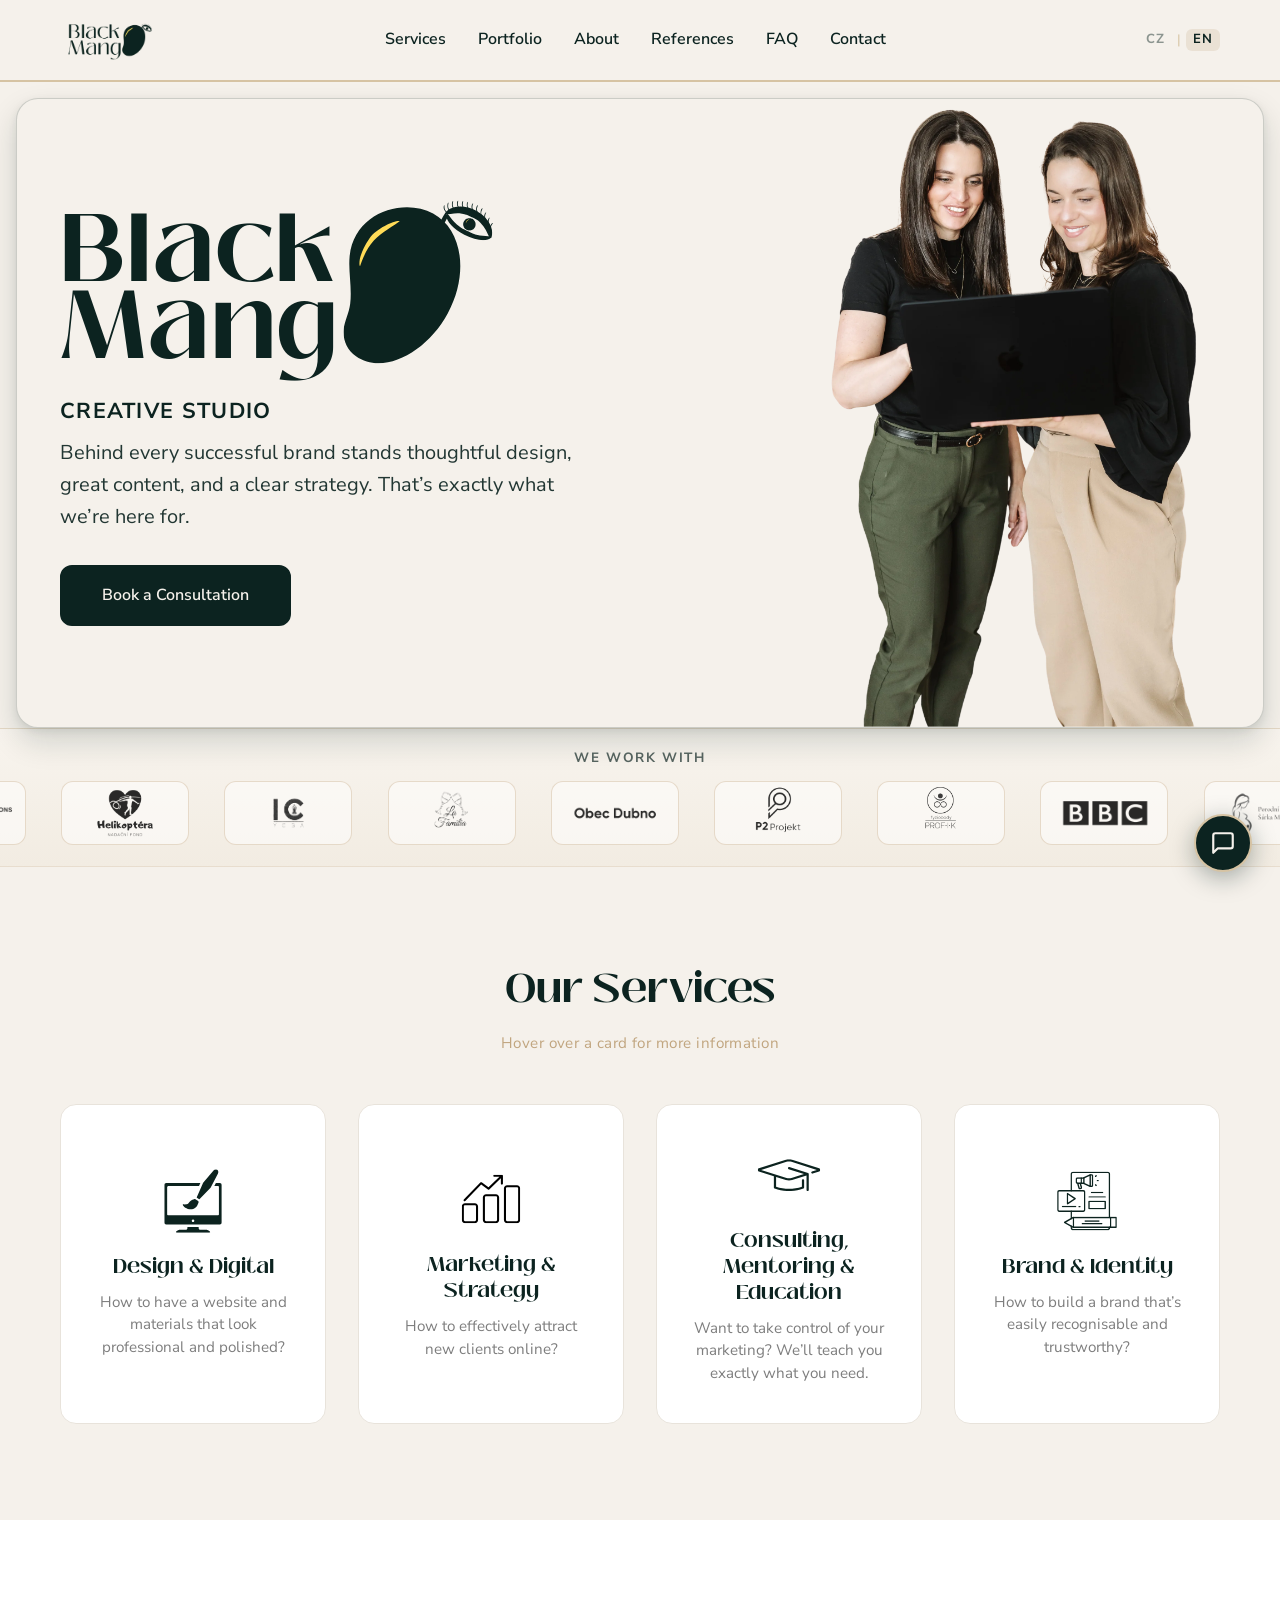
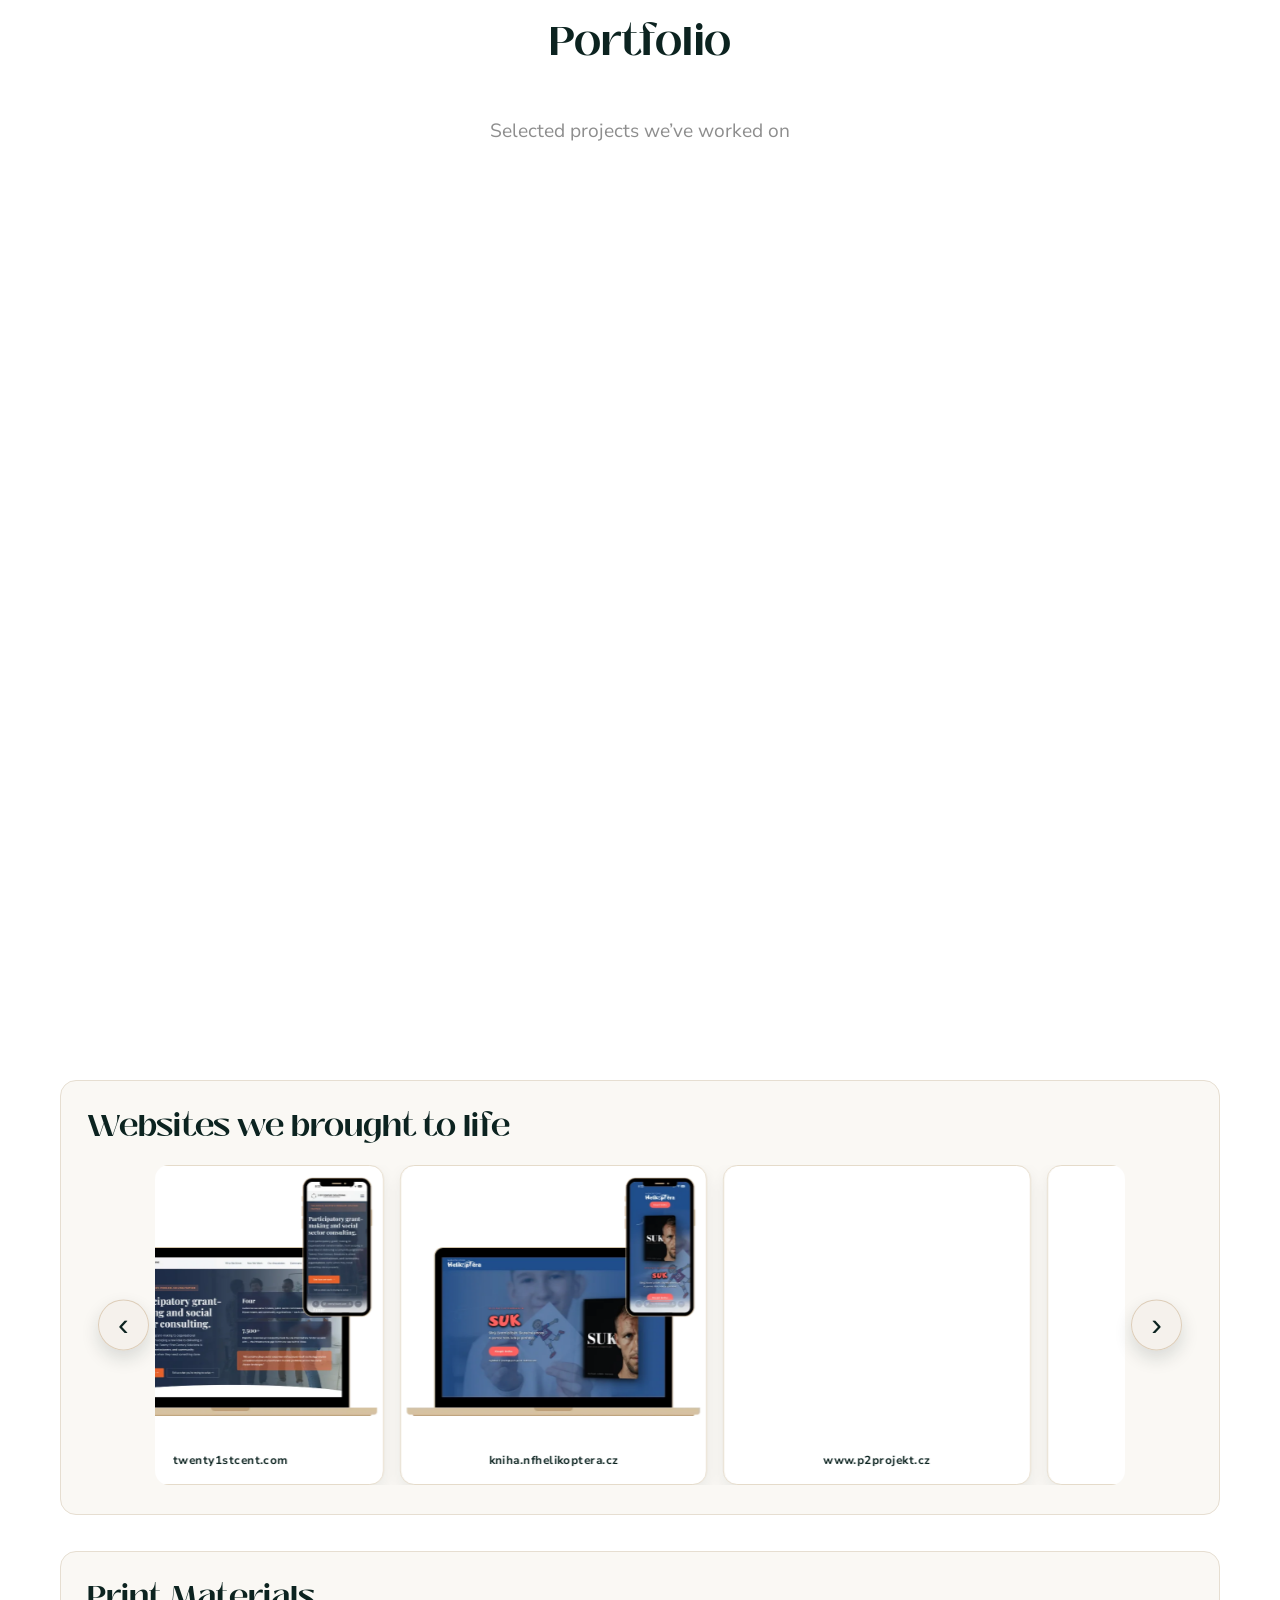
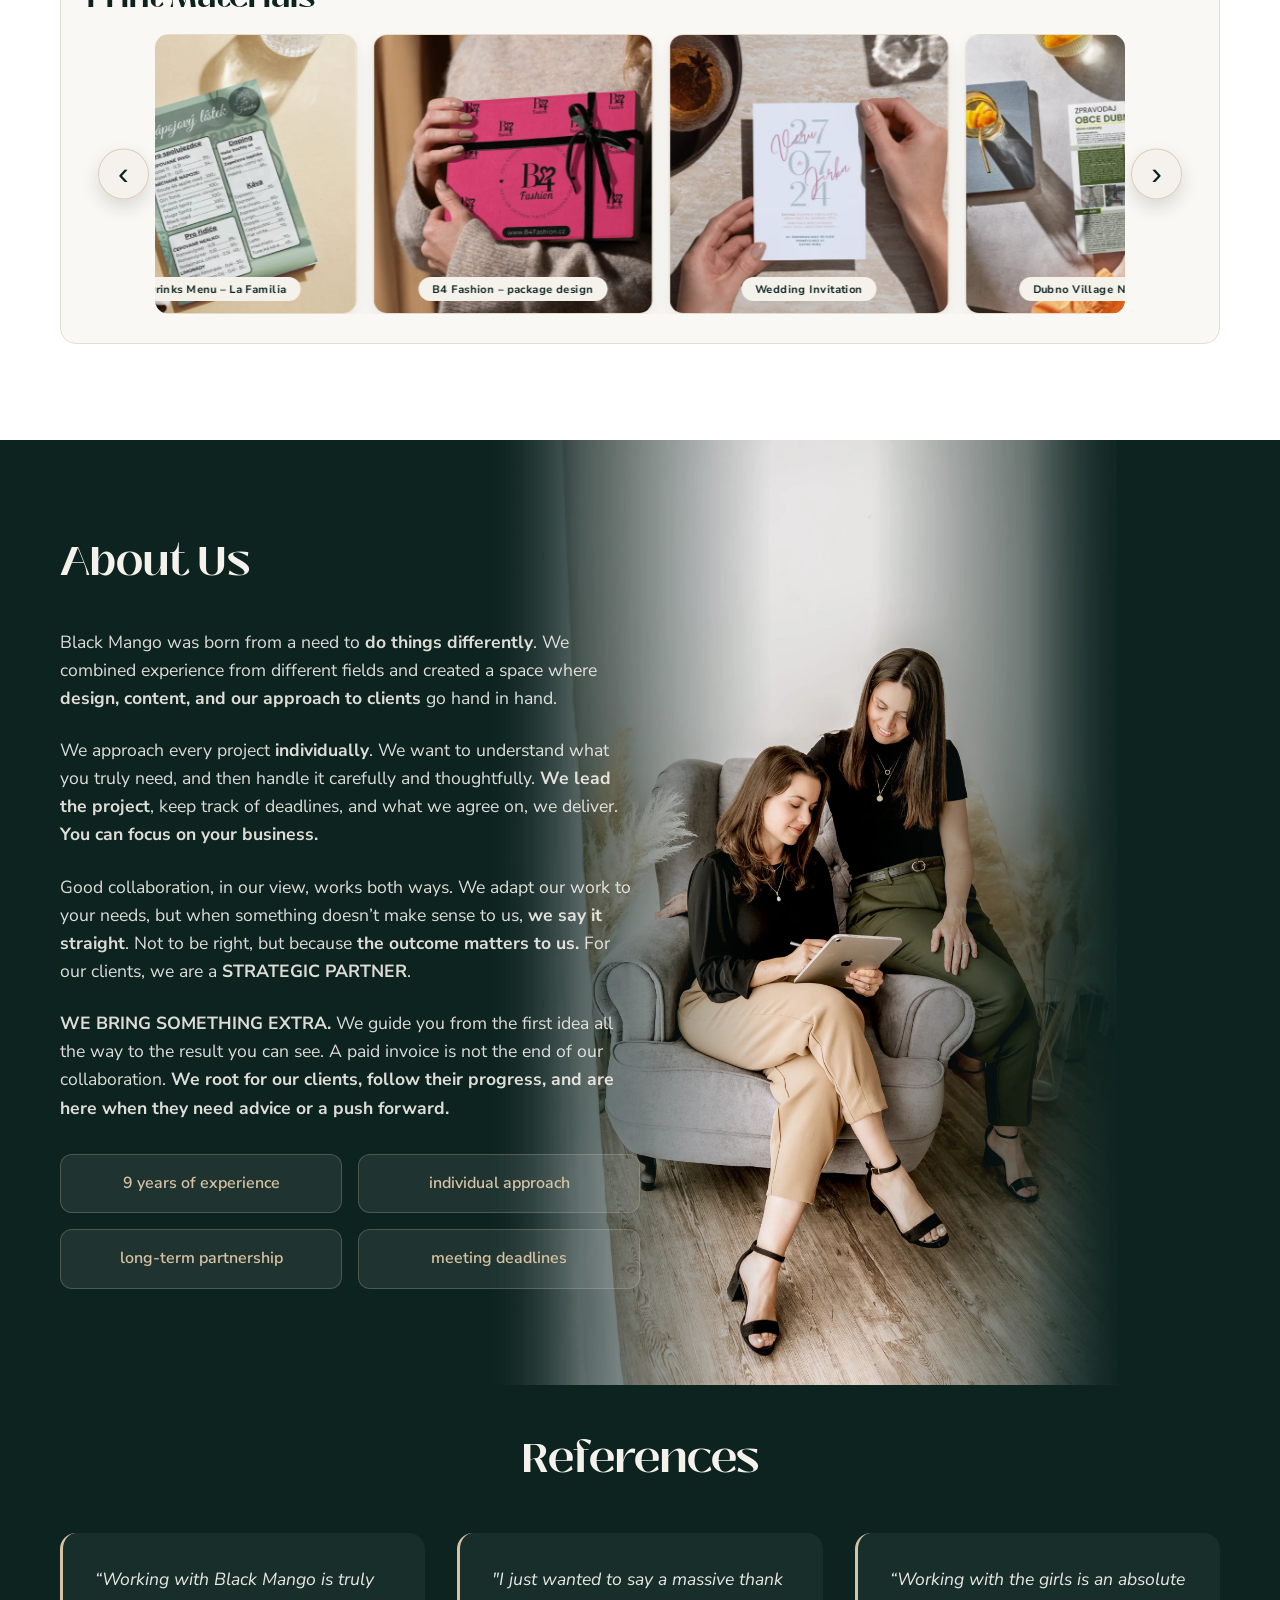
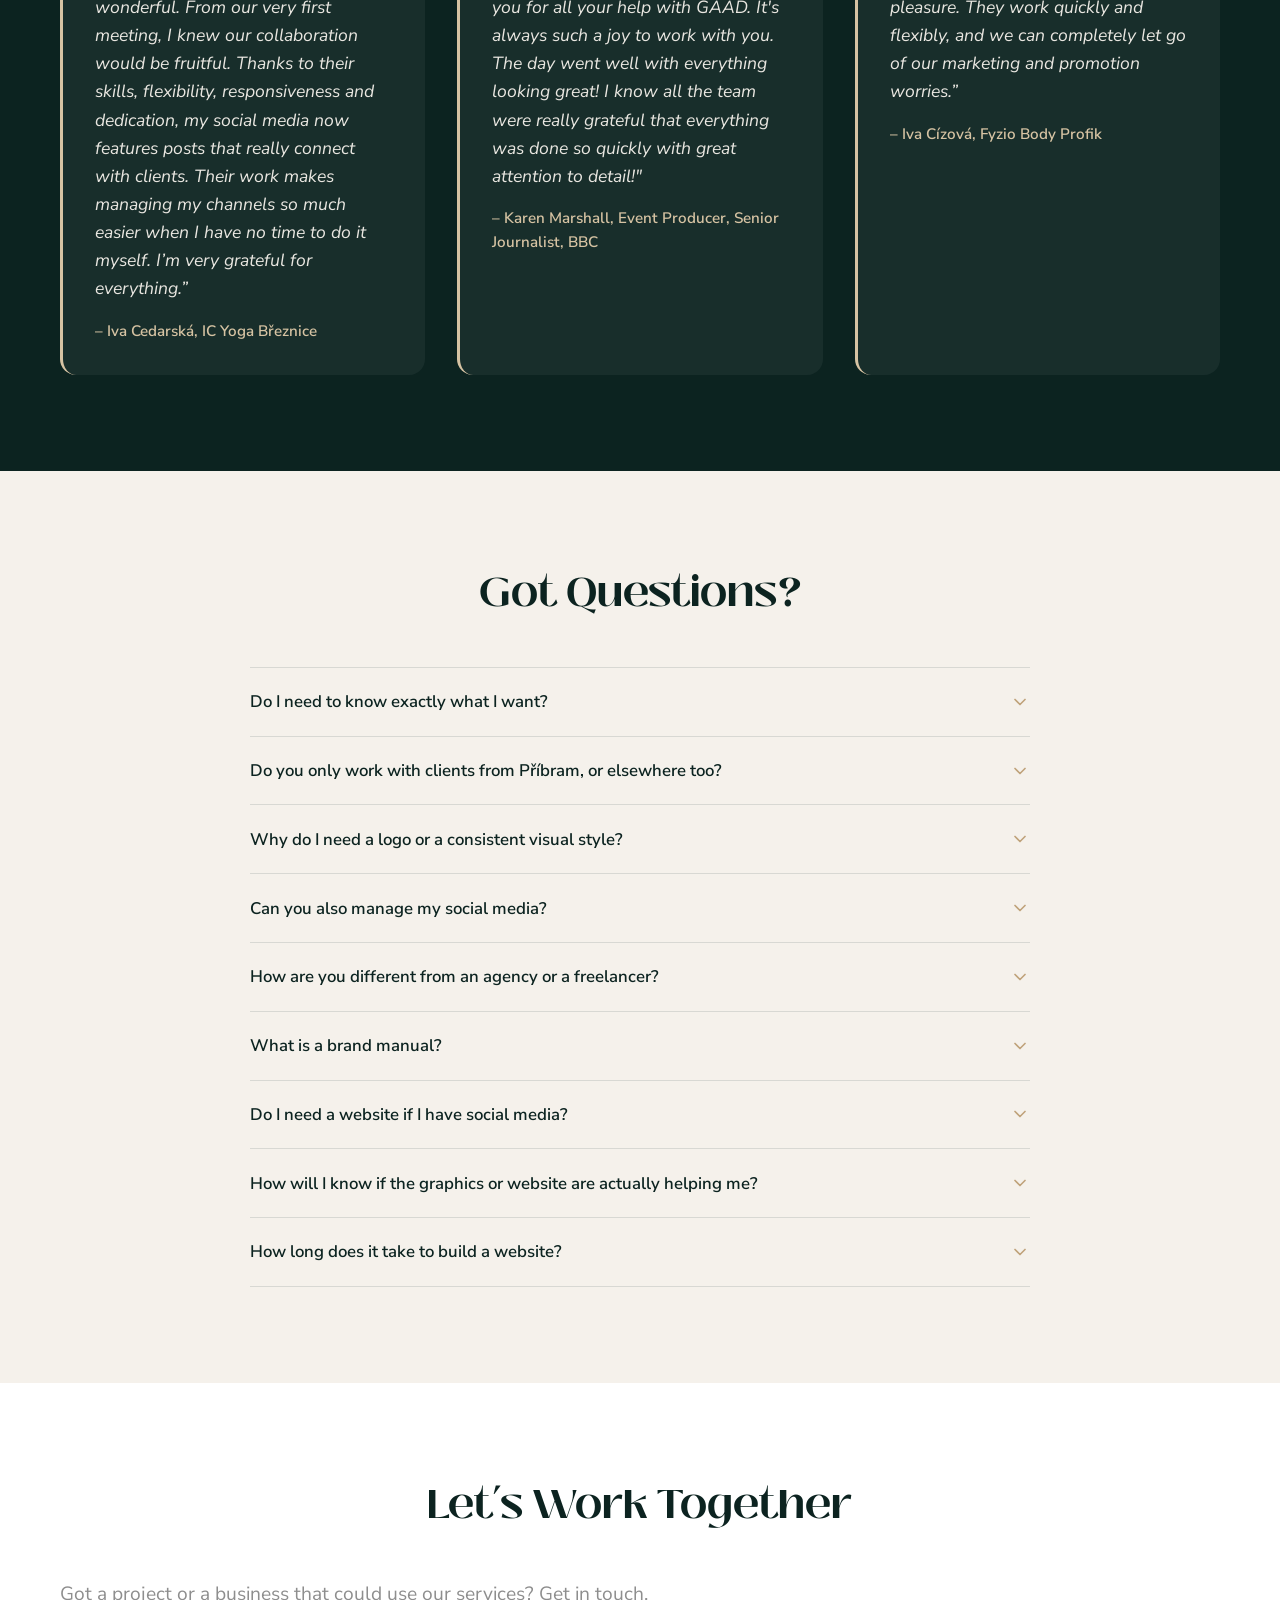
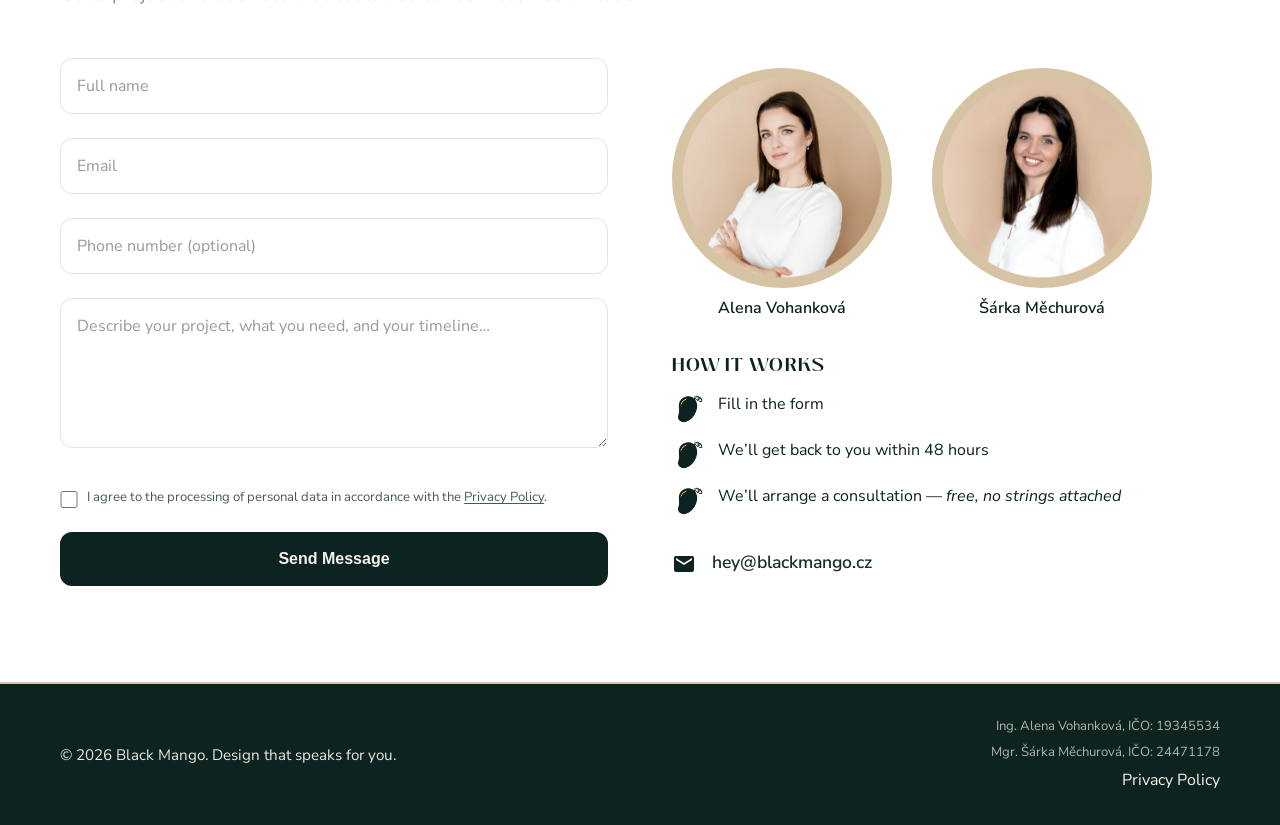
==== commit 931c5fe9: "Add geo meta tags and update contact email across multiple files" ====
--- a/en/index.html
+++ b/en/index.html
@@ -35,6 +35,13 @@
 
     <meta name="theme-color" content="#0C2320">
 
+    <!-- GEO / AI crawlers -->
+    <meta name="geo.region" content="CZ">
+    <meta name="geo.placename" content="Příbram">
+    <meta name="geo.position" content="49.6941;14.0148">
+    <meta name="ICBM" content="49.6941, 14.0148">
+    <link rel="me" href="mailto:hey@blackmango.cz">
+
     <!-- Favicon -->
     <link rel="icon" type="image/png" href="../Black Mango - icon.png">
     <link rel="apple-touch-icon" href="../Black Mango - icon.png">
@@ -59,7 +66,7 @@
           "@id": "https://blackmango.cz/#organization",
           "name": "Black Mango Creative Studio",
           "url": "https://blackmango.cz/",
-          "email": "hello@blackmango.cz",
+          "email": "hey@blackmango.cz",
           "description": "Creative studio specialising in design, branding, website creation and digital marketing.",
           "address": {
             "@type": "PostalAddress",
@@ -585,7 +592,7 @@
                     </div>
                     <div class="info-item">
                         <svg viewBox="0 0 24 24" width="24" height="24"><path d="M 20 4 L 4 4 Q 2 4 2 6 L 2 18 Q 2 20 4 20 L 20 20 Q 22 20 22 18 L 22 6 Q 22 4 20 4 Z M 20 8 L 12 13 L 4 8 L 4 6 L 12 11 L 20 6 Z" fill="#0C2320"/></svg>
-                        <p><a href="mailto:hello@blackmango.cz">hello@blackmango.cz</a></p>
+                        <p><a href="mailto:hey@blackmango.cz">hey@blackmango.cz</a></p>
                     </div>
                 </div>
             </div>
--- a/styles.css
+++ b/styles.css
@@ -2088,13 +2088,14 @@
     }
 
     .contact-team {
-        gap: 2rem;
+        gap: 1.5rem;
         justify-content: center;
+        flex-wrap: wrap;
     }
 
     .contact-team-avatar {
-        width: 190px;
-        height: 190px;
+        width: clamp(130px, 42vw, 190px);
+        height: clamp(130px, 42vw, 190px);
     }
 
     .footer .container {
@@ -2187,7 +2188,7 @@
     }
 
     .portfolio-web-carousel {
-        padding: 0 2.8rem;
+        padding: 0;
     }
 
     .portfolio-web-carousel-btn {
@@ -2205,7 +2206,7 @@
     }
 
     .portfolio-grafika-carousel {
-        padding: 0 2.8rem;
+        padding: 0;
     }
 
     .portfolio-grafika-carousel-group {
@@ -2214,13 +2215,13 @@
     }
 
     .portfolio-grafika-card {
-        width: calc(100vw - 7rem);
-        height: calc(100vw - 7rem);
+        width: calc(100vw - 40px - 3.2rem);
+        height: calc(100vw - 40px - 3.2rem);
     }
 
     .portfolio-web-card {
-        width: calc(100vw - 7rem);
-        height: calc(100vw - 7rem);
+        width: calc(100vw - 40px - 3.2rem);
+        height: calc(100vw - 40px - 3.2rem);
     }
 
     .portfolio-branding-btn {
@@ -2242,6 +2243,30 @@
     .contact-form,
     .contact-info {
         gap: 1rem;
+    }
+
+    .contact {
+        padding: 4rem 0;
+    }
+
+    .contact-subtitle {
+        font-size: 1rem;
+        margin-bottom: 2rem !important;
+    }
+
+    .contact-team-avatar {
+        width: clamp(120px, 38vw, 150px);
+        height: clamp(120px, 38vw, 150px);
+    }
+
+    .contact-team {
+        gap: 1rem;
+    }
+
+    .contact-form .cta-button {
+        width: 100%;
+        text-align: center;
+        display: block;
     }
 }
 
